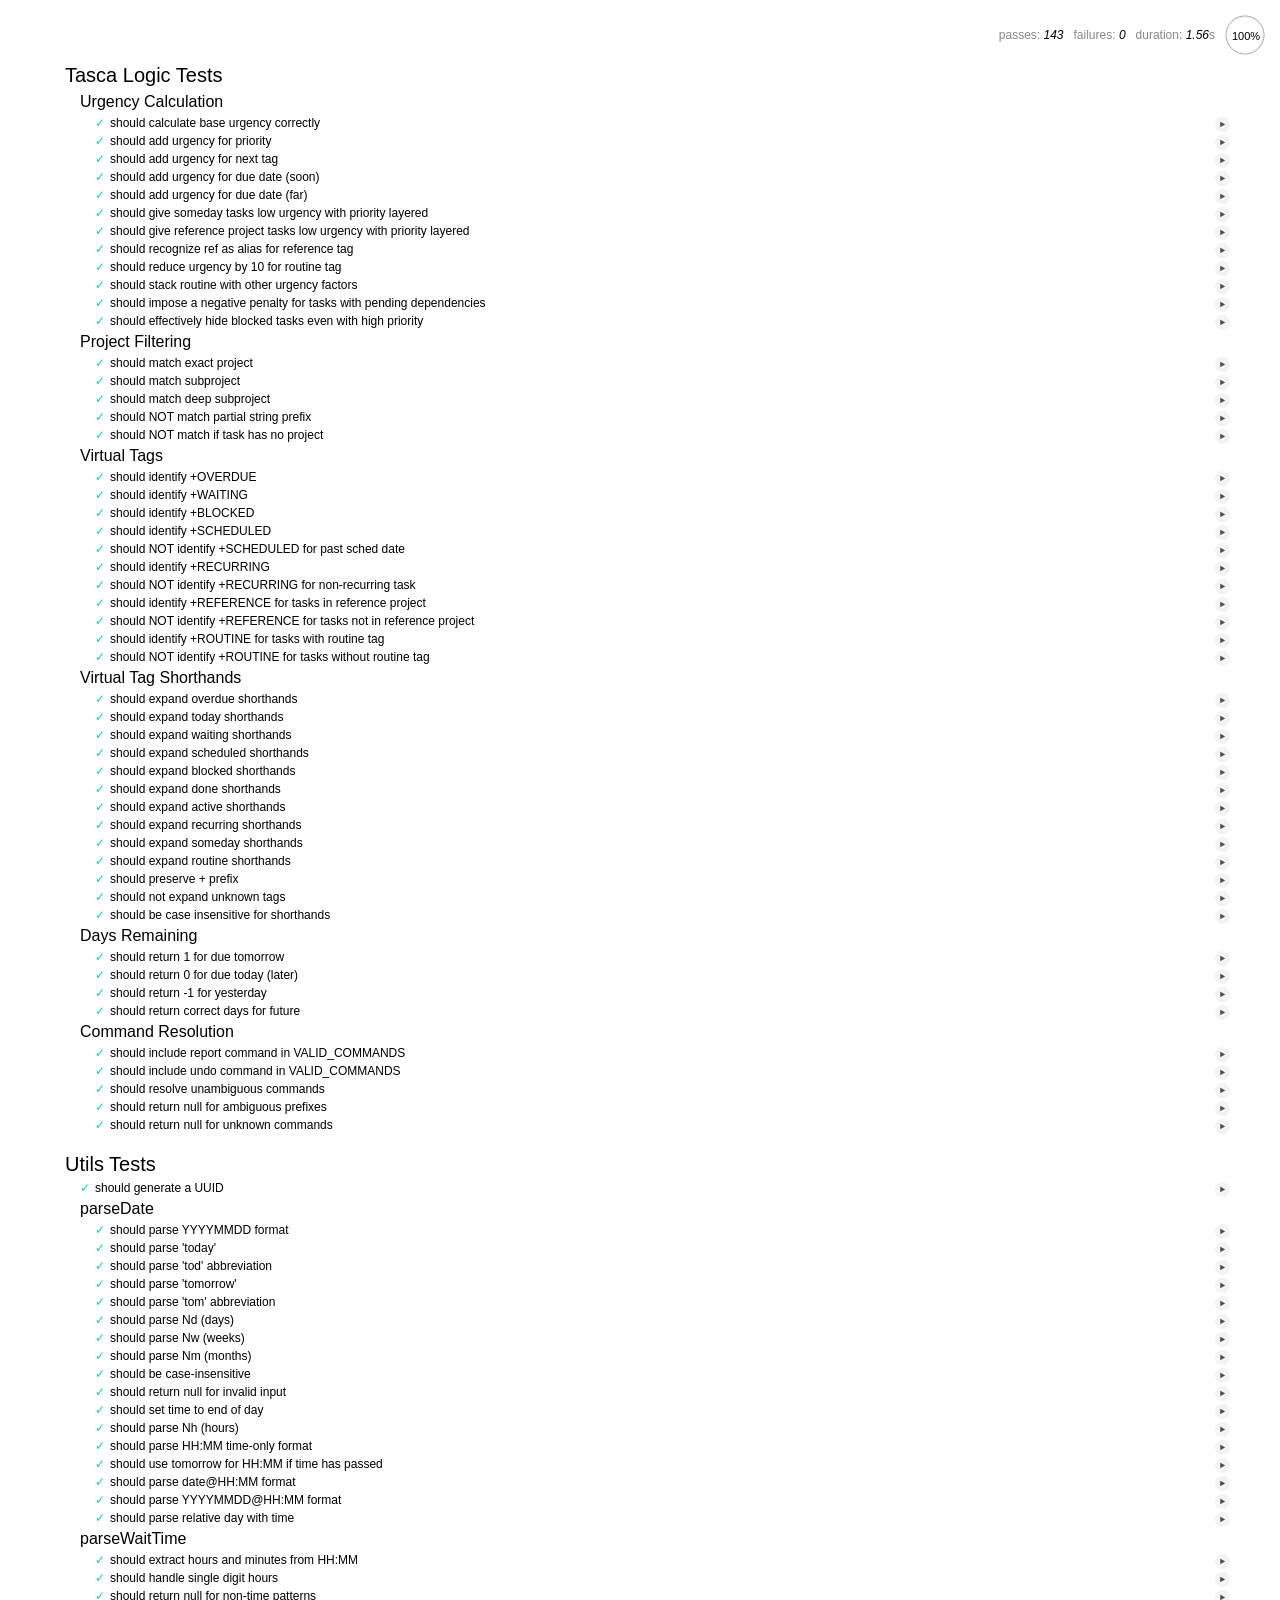
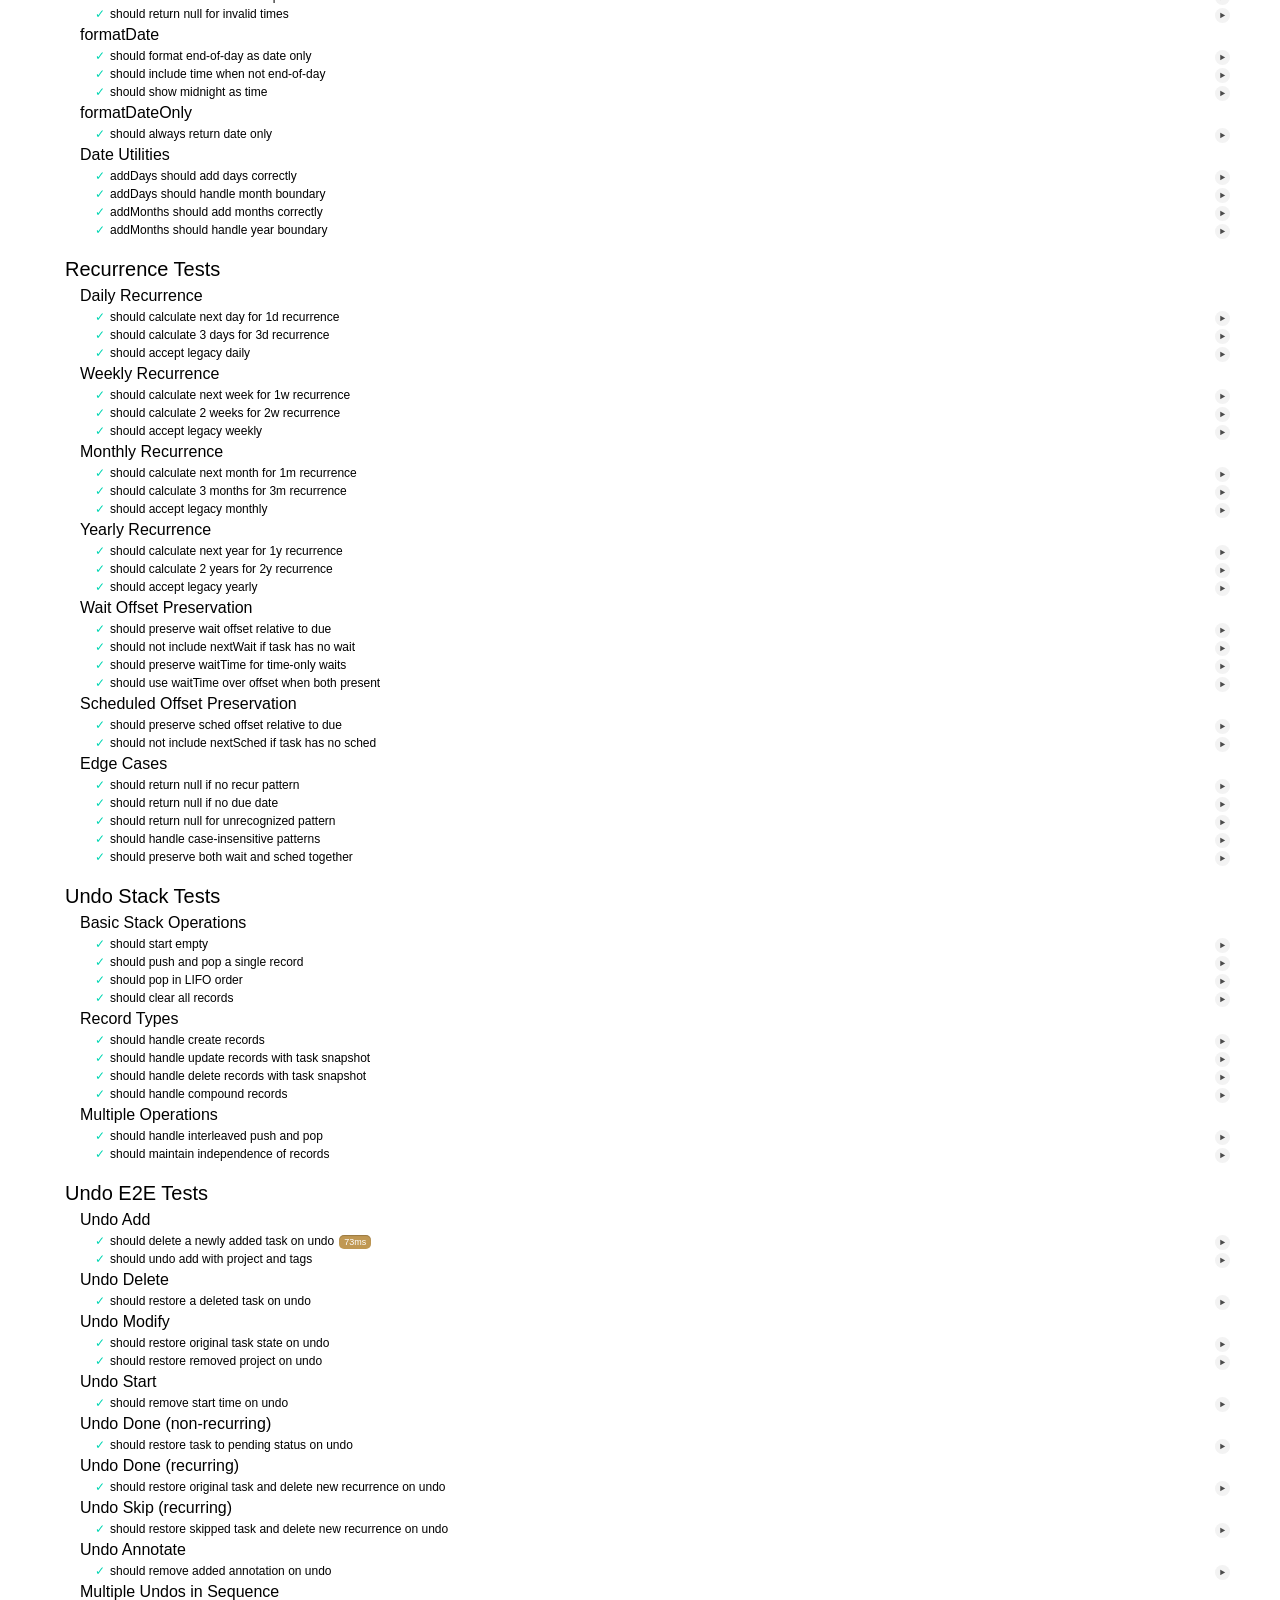
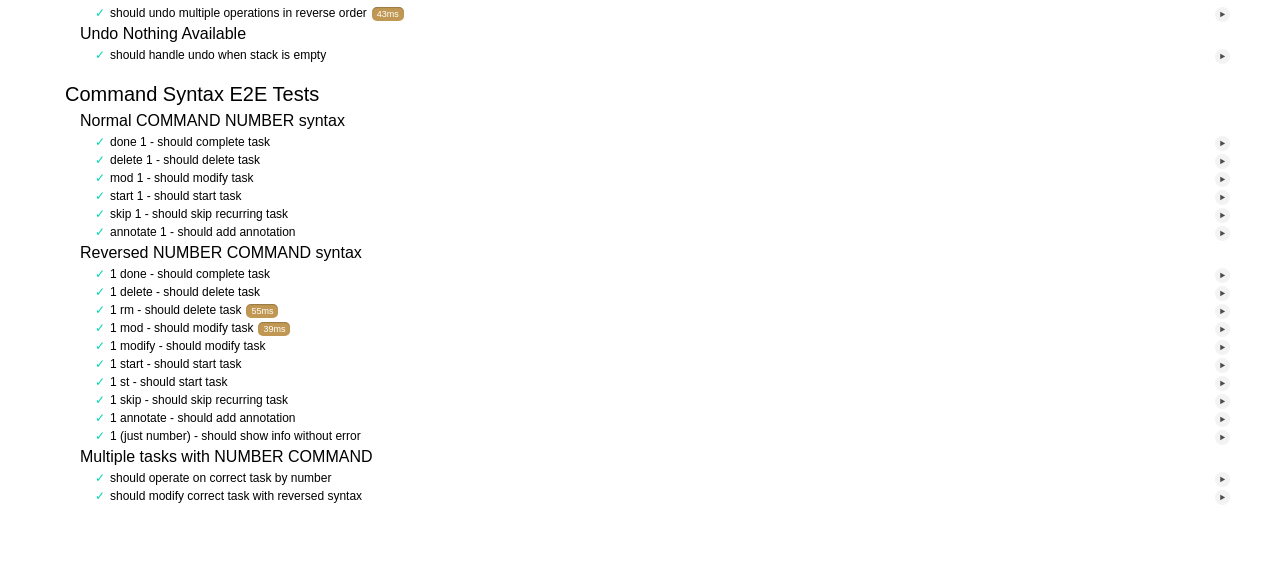
==== tests/index.html @ a451c709 "Add reversed syntax" ====
<!doctype html>
<html lang="en">
  <head>
    <meta charset="UTF-8" />
    <title>Tasca Tests</title>
    <link rel="stylesheet" href="mocha.css" />
    <style>
      /* Hide terminal output created by E2E tests */
      #terminal-output {
        display: none;
      }
    </style>
  </head>
  <body>
    <div id="mocha"></div>
    <script src="mocha.js"></script>
    <script src="chai.js"></script>

    <!-- Test runner setup -->
    <script src="test_runner.js"></script>

    <!-- Tests, as a module -->
    <script type="module" src="test_tasca.js"></script>
  </body>
</html>
---- tests/mocha.css ----
@charset "utf-8";

:root {
  --mocha-color: #000;
  --mocha-bg-color: #fff;
  --mocha-pass-icon-color: #00d6b2;
  --mocha-pass-color: #fff;
  --mocha-pass-shadow-color: rgba(0, 0, 0, 0.2);
  --mocha-pass-mediump-color: #c09853;
  --mocha-pass-slow-color: #b94a48;
  --mocha-test-pending-color: #0b97c4;
  --mocha-test-pending-icon-color: #0b97c4;
  --mocha-test-fail-color: #c00;
  --mocha-test-fail-icon-color: #c00;
  --mocha-test-fail-pre-color: #000;
  --mocha-test-fail-pre-error-color: #c00;
  --mocha-test-html-error-color: #000;
  --mocha-box-shadow-color: #eee;
  --mocha-box-bottom-color: #ddd;
  --mocha-test-replay-color: #000;
  --mocha-test-replay-bg-color: #eee;
  --mocha-stats-color: #888;
  --mocha-stats-em-color: #000;
  --mocha-stats-hover-color: #eee;
  --mocha-error-color: #c00;

  --mocha-code-comment: #ddd;
  --mocha-code-init: #2f6fad;
  --mocha-code-string: #5890ad;
  --mocha-code-keyword: #8a6343;
  --mocha-code-number: #2f6fad;
}

@media (prefers-color-scheme: dark) {
  :root {
    --mocha-color: #fff;
    --mocha-bg-color: #222;
    --mocha-pass-icon-color: #00d6b2;
    --mocha-pass-color: #222;
    --mocha-pass-shadow-color: rgba(255, 255, 255, 0.2);
    --mocha-pass-mediump-color: #f1be67;
    --mocha-pass-slow-color: #f49896;
    --mocha-test-pending-color: #0b97c4;
    --mocha-test-pending-icon-color: #0b97c4;
    --mocha-test-fail-color: #f44;
    --mocha-test-fail-icon-color: #f44;
    --mocha-test-fail-pre-color: #fff;
    --mocha-test-fail-pre-error-color: #f44;
    --mocha-test-html-error-color: #fff;
    --mocha-box-shadow-color: #444;
    --mocha-box-bottom-color: #555;
    --mocha-test-replay-color: #fff;
    --mocha-test-replay-bg-color: #444;
    --mocha-stats-color: #aaa;
    --mocha-stats-em-color: #fff;
    --mocha-stats-hover-color: #444;
    --mocha-error-color: #f44;

    --mocha-code-comment: #ddd;
    --mocha-code-init: #9cc7f1;
    --mocha-code-string: #80d4ff;
    --mocha-code-keyword: #e3a470;
    --mocha-code-number: #4ca7ff;
  }
}

body {
  margin: 0;
  background-color: var(--mocha-bg-color);
  color: var(--mocha-color);
  overflow: scroll !important;
}

#mocha {
  font:
    20px/1.5 "Helvetica Neue",
    Helvetica,
    Arial,
    sans-serif;
  margin: 60px 50px;
}

#mocha ul,
#mocha li {
  margin: 0;
  padding: 0;
}

#mocha ul {
  list-style: none;
}

#mocha h1,
#mocha h2 {
  margin: 0;
}

#mocha h1 {
  margin-top: 15px;
  font-size: 1em;
  font-weight: 200;
}

#mocha h1 a {
  text-decoration: none;
  color: inherit;
}

#mocha h1 a:hover {
  text-decoration: underline;
}

#mocha .suite .suite h1 {
  margin-top: 0;
  font-size: 0.8em;
}

#mocha .hidden {
  display: none;
}

#mocha h2 {
  font-size: 12px;
  font-weight: normal;
  cursor: pointer;
}

#mocha .suite {
  margin-left: 15px;
}

#mocha .test {
  margin-left: 15px;
  overflow: hidden;
}

#mocha .test.pending:hover h2::after {
  content: "(pending)";
  font-family: arial, sans-serif;
}

#mocha .test.pass.medium .duration {
  background: var(--mocha-pass-mediump-color);
}

#mocha .test.pass.slow .duration {
  background: var(--mocha-pass-slow-color);
}

#mocha .test.pass::before {
  content: "✓";
  font-size: 12px;
  display: block;
  float: left;
  margin-right: 5px;
  color: var(--mocha-pass-icon-color);
}

#mocha .test.pass .duration {
  font-size: 9px;
  margin-left: 5px;
  padding: 2px 5px;
  color: var(--mocha-pass-color);
  -webkit-box-shadow: inset 0 1px 1px var(--mocha-pass-shadow-color);
  -moz-box-shadow: inset 0 1px 1px var(--mocha-pass-shadow-color);
  box-shadow: inset 0 1px 1px var(--mocha-pass-shadow-color);
  -webkit-border-radius: 5px;
  -moz-border-radius: 5px;
  -ms-border-radius: 5px;
  -o-border-radius: 5px;
  border-radius: 5px;
}

#mocha .test.pass.fast .duration {
  display: none;
}

#mocha .test.pending {
  color: var(--mocha-test-pending-color);
}

#mocha .test.pending::before {
  content: "◦";
  color: var(--mocha-test-pending-icon-color);
}

#mocha .test.fail {
  color: var(--mocha-test-fail-color);
}

#mocha .test.fail pre {
  color: var(--mocha-test-fail-pre-color);
}

#mocha .test.fail::before {
  content: "✖";
  font-size: 12px;
  display: block;
  float: left;
  margin-right: 5px;
  color: var(--mocha-test-fail-icon-color);
}

#mocha .test pre.error {
  color: var(--mocha-test-fail-pre-error-color);
  max-height: 300px;
  overflow: auto;
}

#mocha .test .html-error {
  overflow: auto;
  color: var(--mocha-test-html-error-color);
  display: block;
  float: left;
  clear: left;
  font:
    12px/1.5 monaco,
    monospace;
  margin: 5px;
  padding: 15px;
  border: 1px solid var(--mocha-box-shadow-color);
  max-width: 85%; /*(1)*/
  max-width: -webkit-calc(100% - 42px);
  max-width: -moz-calc(100% - 42px);
  max-width: calc(100% - 42px); /*(2)*/
  max-height: 300px;
  word-wrap: break-word;
  border-bottom-color: var(--mocha-box-bottom-color);
  -webkit-box-shadow: 0 1px 3px var(--mocha-box-shadow-color);
  -moz-box-shadow: 0 1px 3px var(--mocha-box-shadow-color);
  box-shadow: 0 1px 3px var(--mocha-box-shadow-color);
  -webkit-border-radius: 3px;
  -moz-border-radius: 3px;
  border-radius: 3px;
}

#mocha .test .html-error pre.error {
  border: none;
  -webkit-border-radius: 0;
  -moz-border-radius: 0;
  border-radius: 0;
  -webkit-box-shadow: 0;
  -moz-box-shadow: 0;
  box-shadow: 0;
  padding: 0;
  margin: 0;
  margin-top: 18px;
  max-height: none;
}

/**
 * (1): approximate for browsers not supporting calc
 * (2): 42 = 2*15 + 2*10 + 2*1 (padding + margin + border)
 *      ^^ seriously
 */
#mocha .test pre {
  display: block;
  float: left;
  clear: left;
  font:
    12px/1.5 monaco,
    monospace;
  margin: 5px;
  padding: 15px;
  border: 1px solid var(--mocha-box-shadow-color);
  max-width: 85%; /*(1)*/
  max-width: -webkit-calc(100% - 42px);
  max-width: -moz-calc(100% - 42px);
  max-width: calc(100% - 42px); /*(2)*/
  word-wrap: break-word;
  border-bottom-color: var(--mocha-box-bottom-color);
  -webkit-box-shadow: 0 1px 3px var(--mocha-box-shadow-color);
  -moz-box-shadow: 0 1px 3px var(--mocha-box-shadow-color);
  box-shadow: 0 1px 3px var(--mocha-box-shadow-color);
  -webkit-border-radius: 3px;
  -moz-border-radius: 3px;
  border-radius: 3px;
}

#mocha .test h2 {
  position: relative;
}

#mocha .test a.replay {
  position: absolute;
  top: 3px;
  right: 0;
  text-decoration: none;
  vertical-align: middle;
  display: block;
  width: 15px;
  height: 15px;
  line-height: 15px;
  text-align: center;
  background: var(--mocha-test-replay-bg-color);
  font-size: 15px;
  -webkit-border-radius: 15px;
  -moz-border-radius: 15px;
  border-radius: 15px;
  -webkit-transition: opacity 200ms;
  -moz-transition: opacity 200ms;
  -o-transition: opacity 200ms;
  transition: opacity 200ms;
  opacity: 0.7;
  color: var(--mocha-test-replay-color);
}

#mocha .test:hover a.replay {
  box-shadow: 0 0 1px inset var(--mocha-test-replay-color);
  opacity: 1;
}

#mocha-report.pass .test.fail {
  display: none;
}

#mocha-report.fail .test.pass {
  display: none;
}

#mocha-report.pending .test.pass,
#mocha-report.pending .test.fail {
  display: none;
}
#mocha-report.pending .test.pass.pending {
  display: block;
}

#mocha-error {
  color: var(--mocha-error-color);
  font-size: 1.5em;
  font-weight: 100;
  letter-spacing: 1px;
}

#mocha-stats {
  position: fixed;
  top: 15px;
  right: 10px;
  font-size: 12px;
  margin: 0;
  color: var(--mocha-stats-color);
  z-index: 1;
}

#mocha-stats .progress {
  float: right;
  padding-top: 0;

  /**
   * Set safe initial values, so mochas .progress does not inherit these
   * properties from Bootstrap .progress (which causes .progress height to
   * equal line height set in Bootstrap).
   */
  height: auto;
  -webkit-box-shadow: none;
  -moz-box-shadow: none;
  box-shadow: none;
  background-color: initial;
}

#mocha-stats em {
  color: var(--mocha-stats-em-color);
}

#mocha-stats a {
  text-decoration: none;
  color: inherit;
}

#mocha-stats a:hover {
  border-bottom: 1px solid var(--mocha-stats-hover-color);
}

#mocha-stats li {
  display: inline-block;
  margin: 0 5px;
  list-style: none;
  padding-top: 11px;
}

#mocha-stats canvas {
  width: 40px;
  height: 40px;
}

#mocha code .comment {
  color: var(--mocha-code-comment);
}
#mocha code .init {
  color: var(--mocha-code-init);
}
#mocha code .string {
  color: var(--mocha-code-string);
}
#mocha code .keyword {
  color: var(--mocha-code-keyword);
}
#mocha code .number {
  color: var(--mocha-code-number);
}

@media screen and (max-device-width: 480px) {
  #mocha {
    margin: 60px 0px;
  }

  #mocha #stats {
    position: absolute;
  }
}
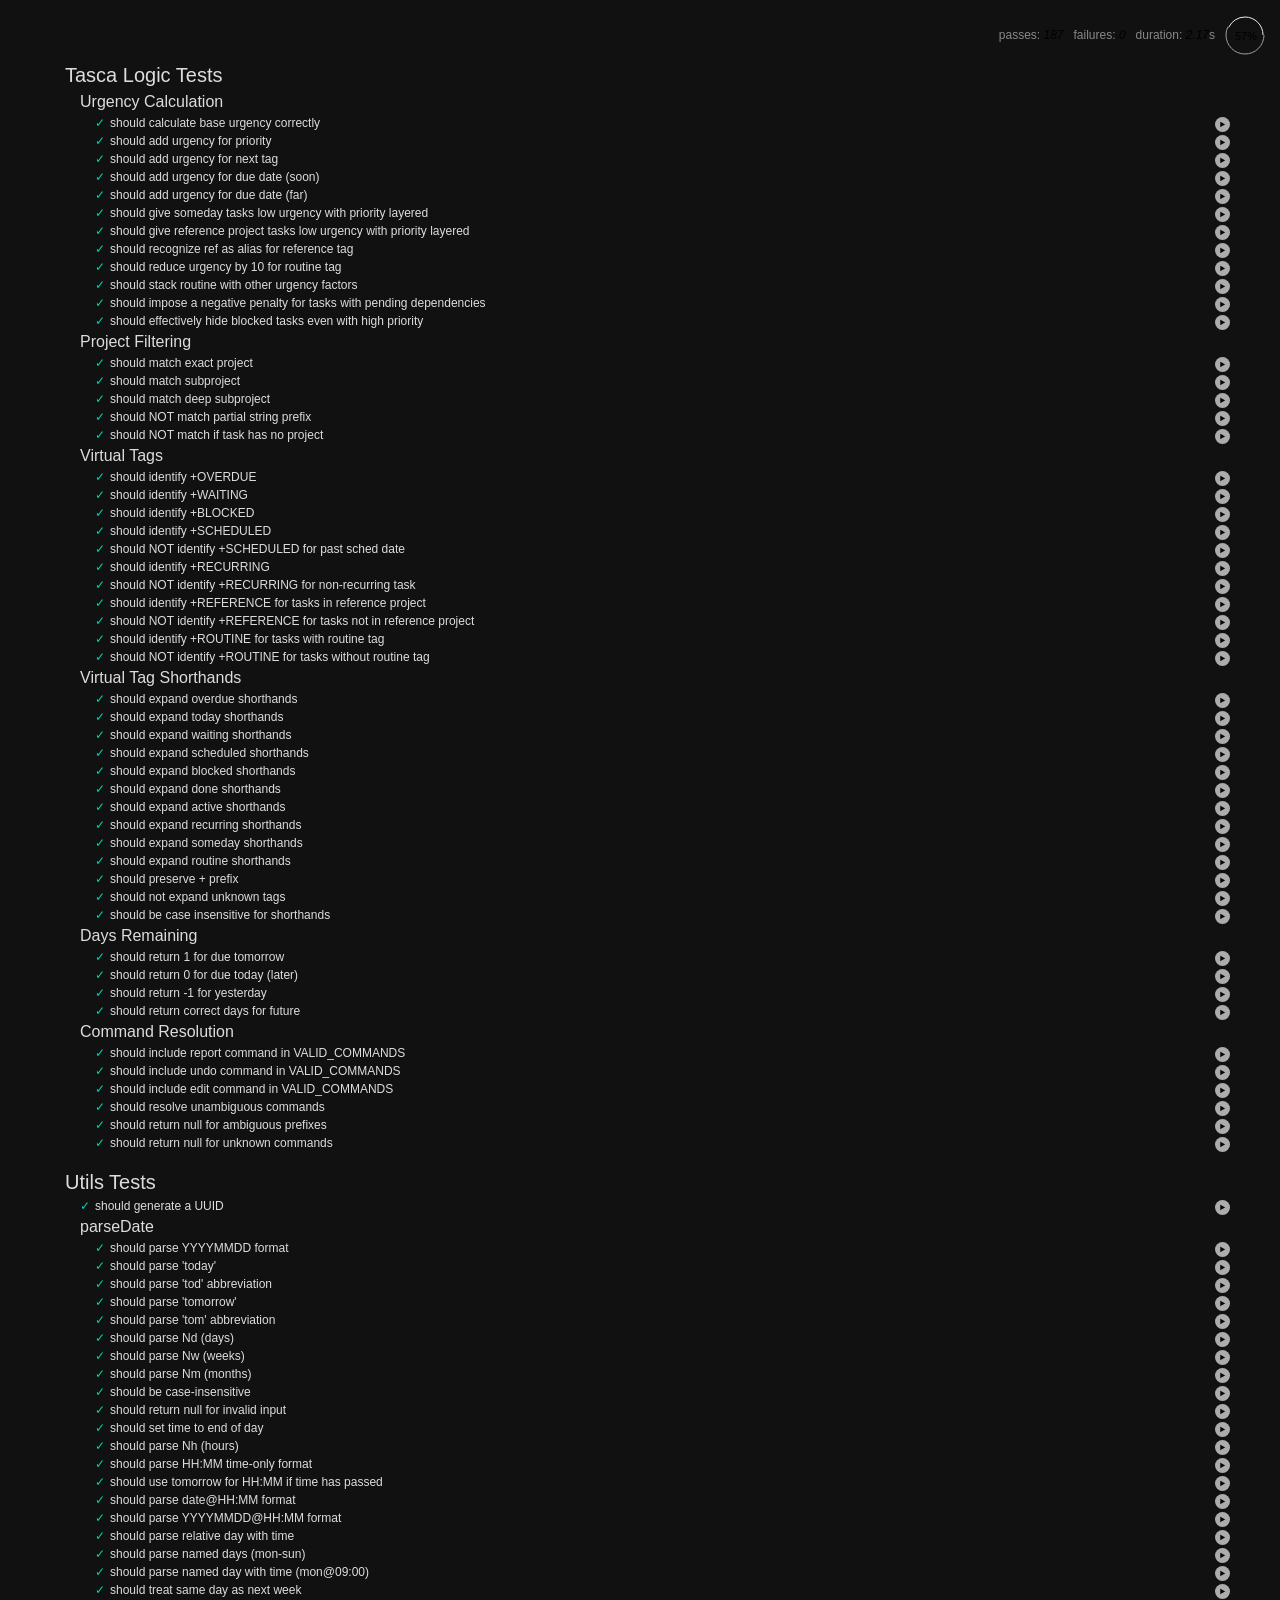
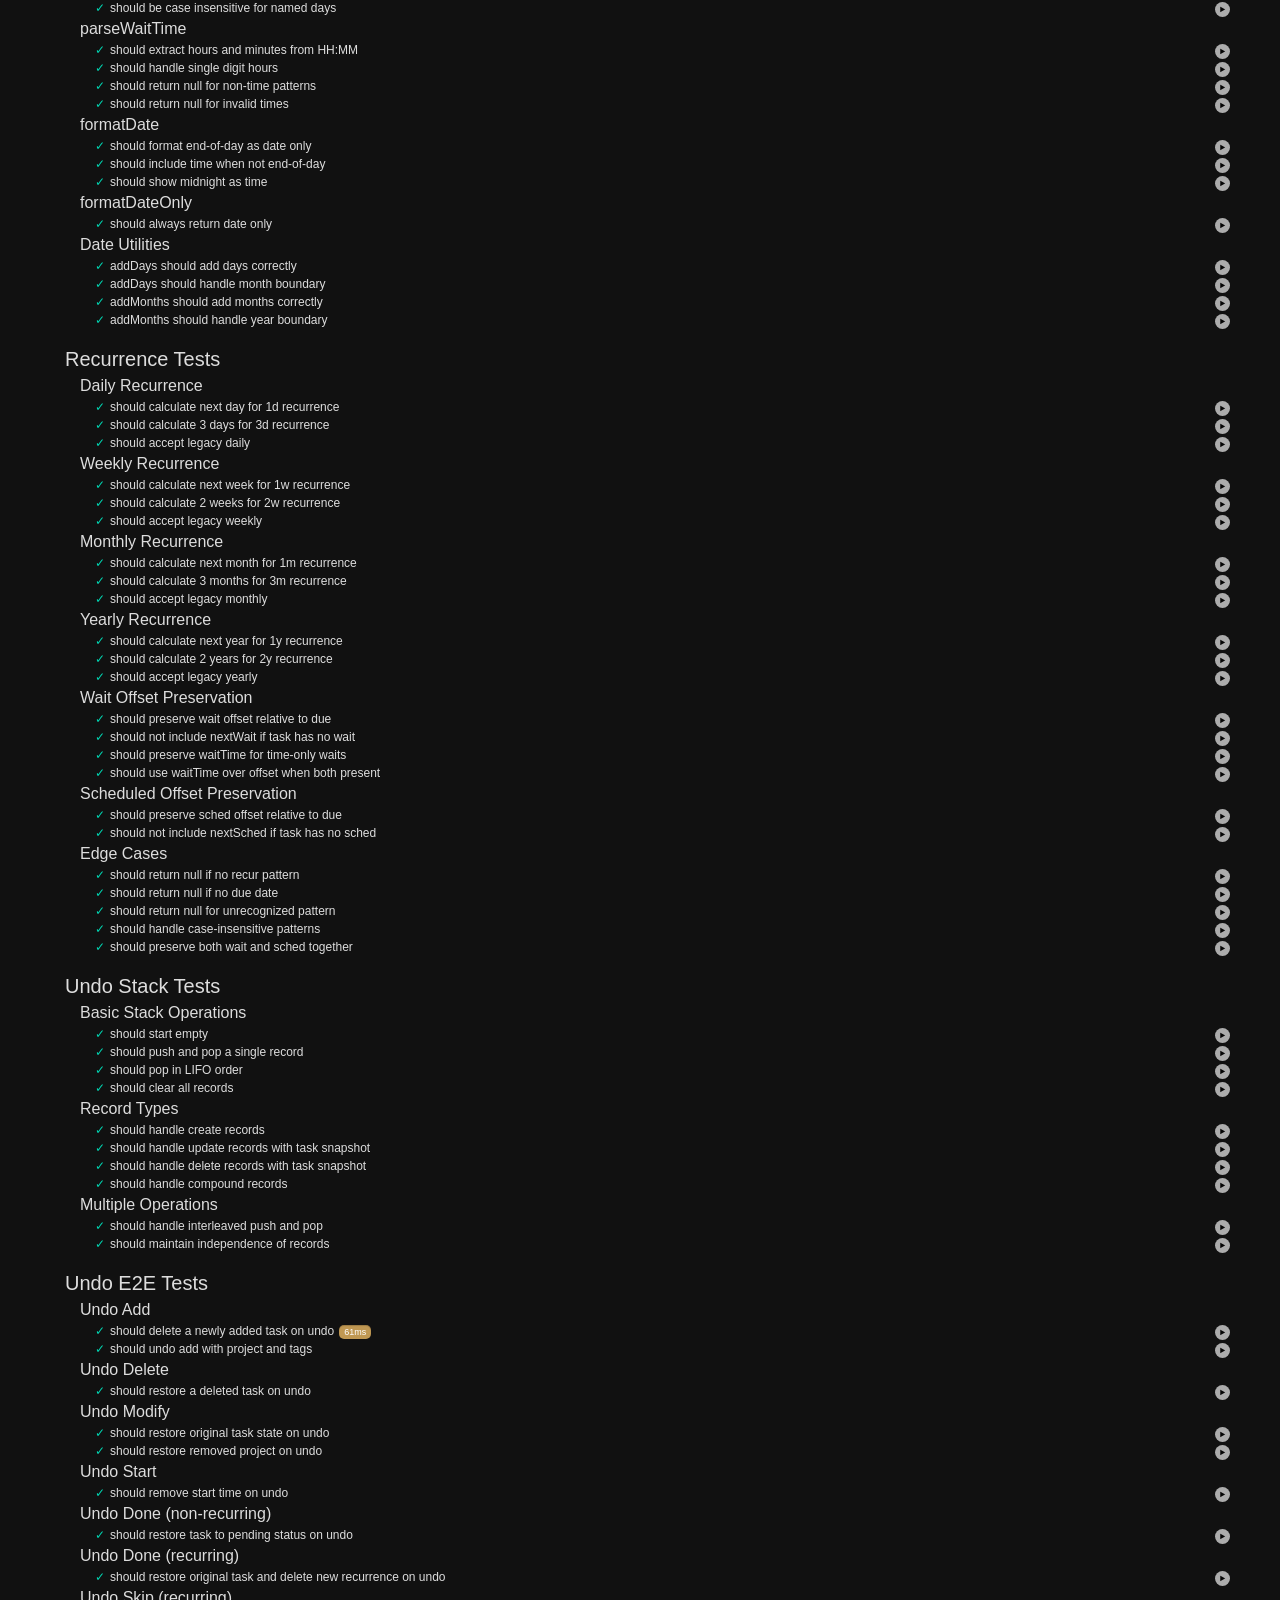
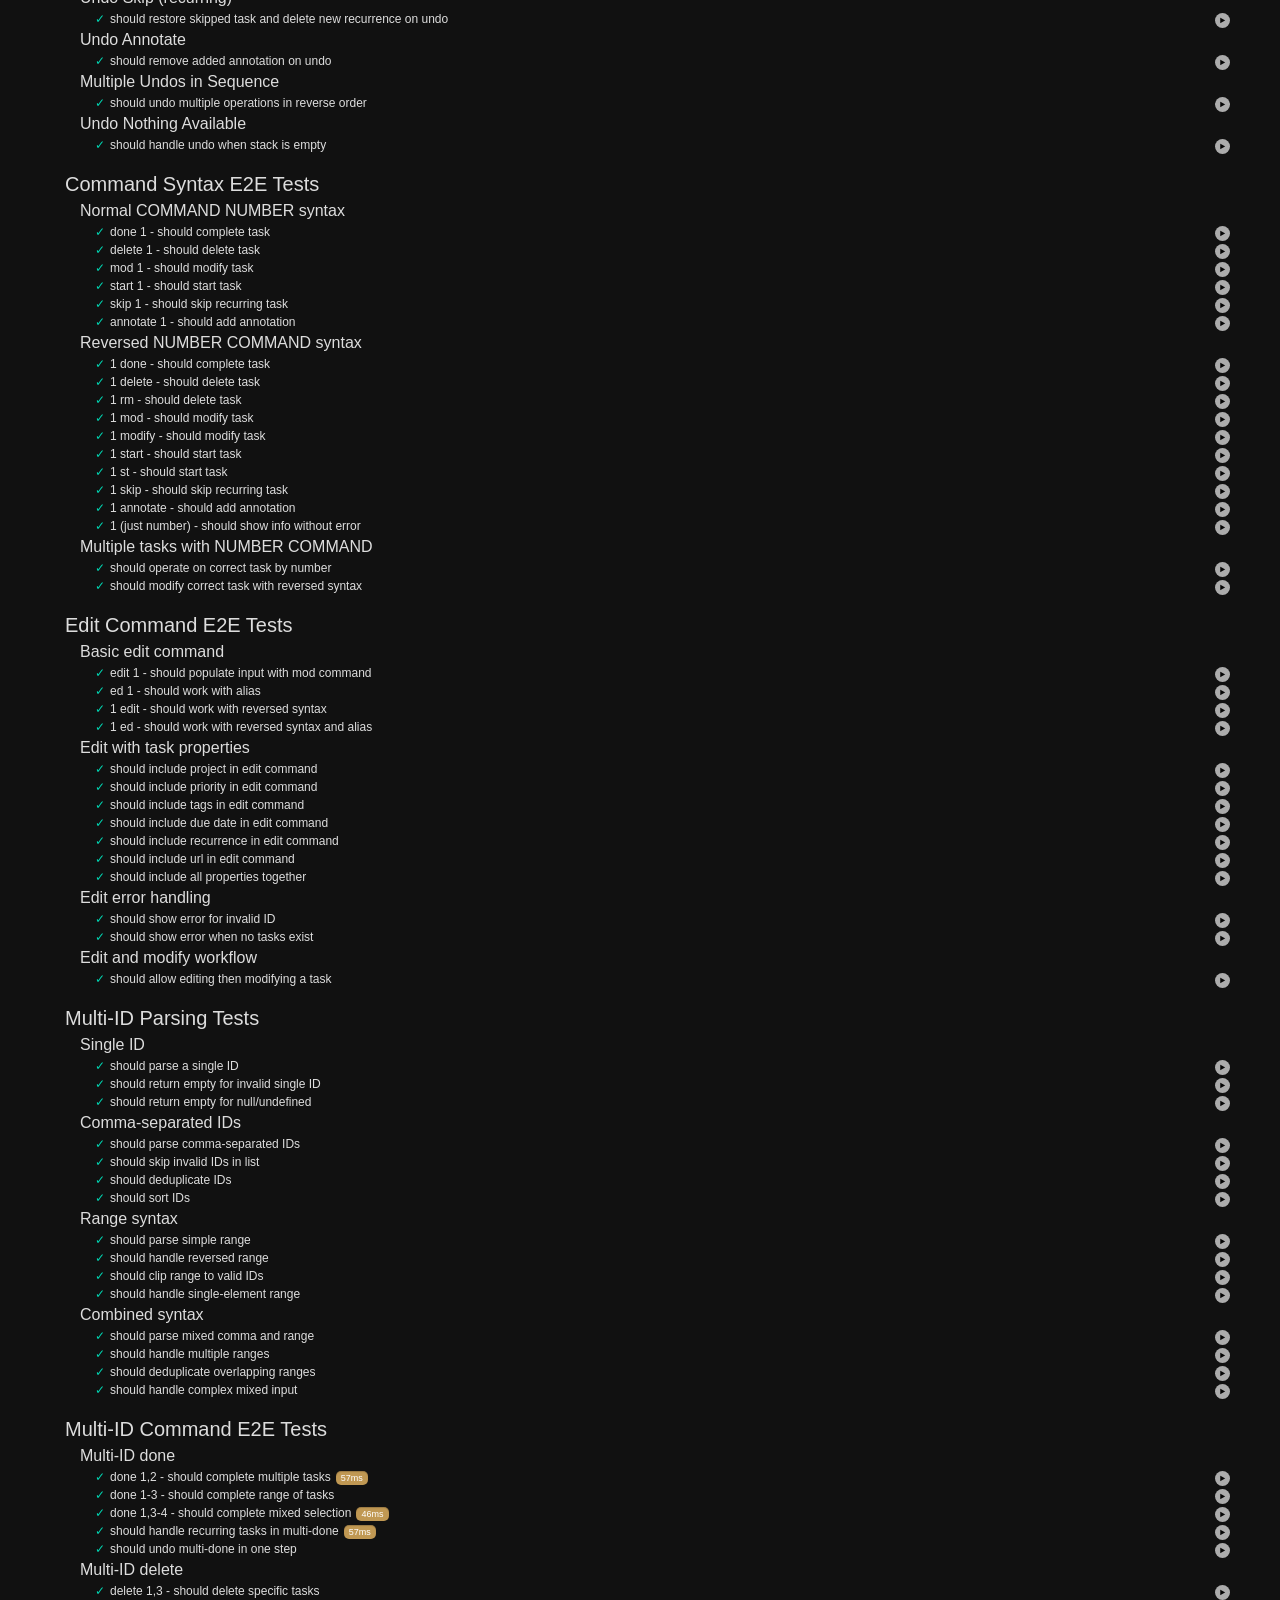
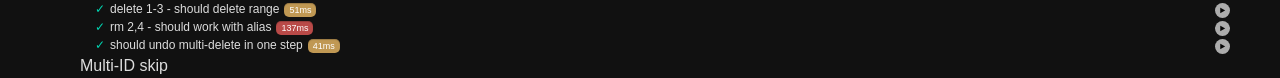
==== commit b9fcaec4: "Add track" ====
--- a/tests/index.html
+++ b/tests/index.html
@@ -5,9 +5,16 @@
     <title>Tasca Tests</title>
     <link rel="stylesheet" href="mocha.css" />
     <style>
-      /* Hide terminal output created by E2E tests */
-      #terminal-output {
-        display: none;
+      body {
+        background-color: #111;
+        color: #ddd;
+        font-family: monospace;
+      }
+      #mocha .test.fail pre {
+        color: #fdd;
+      }
+      #mocha .test.pass.fast .duration {
+        color: #ddd;
       }
     </style>
   </head>
@@ -19,7 +26,8 @@
     <!-- Test runner setup -->
     <script src="test_runner.js"></script>
 
-    <!-- Tests, as a module -->
+    <!-- Tests -->
     <script type="module" src="test_tasca.js"></script>
+    <script type="module" src="test_track.js"></script>
   </body>
 </html>
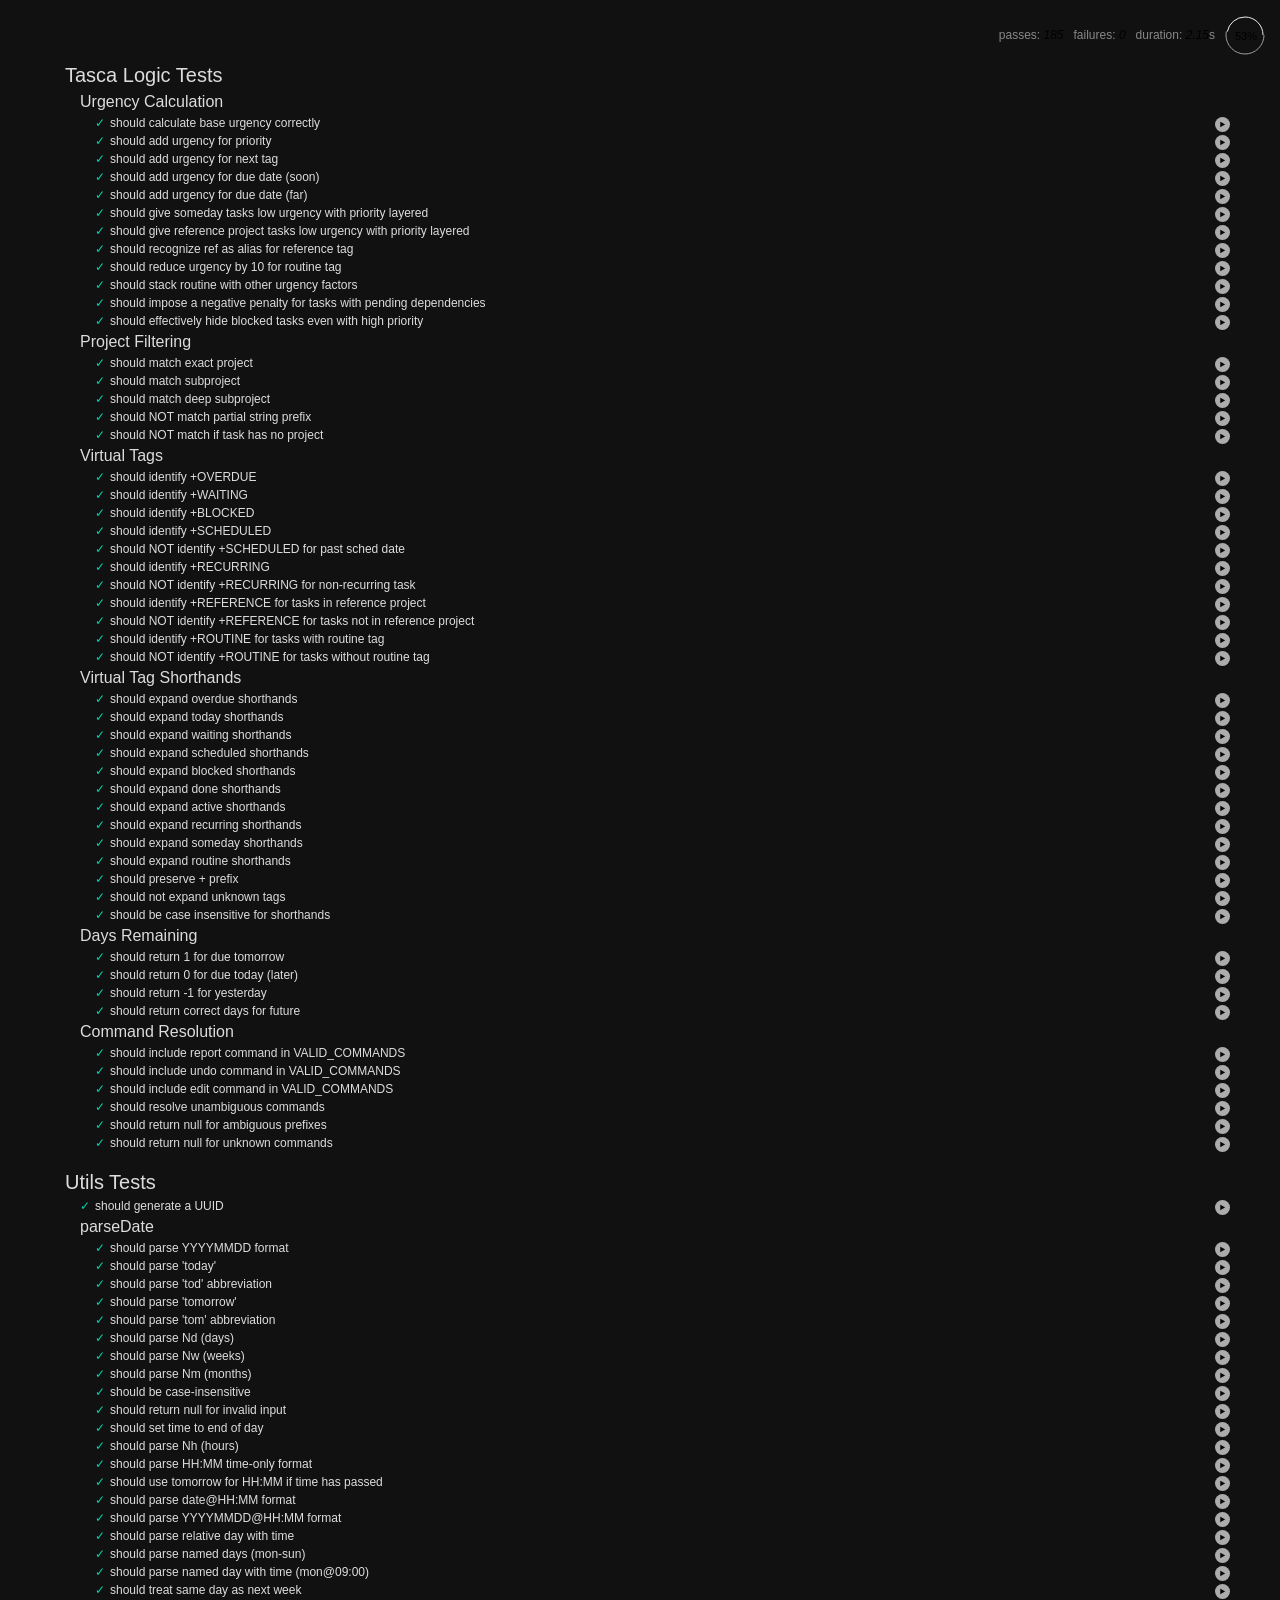
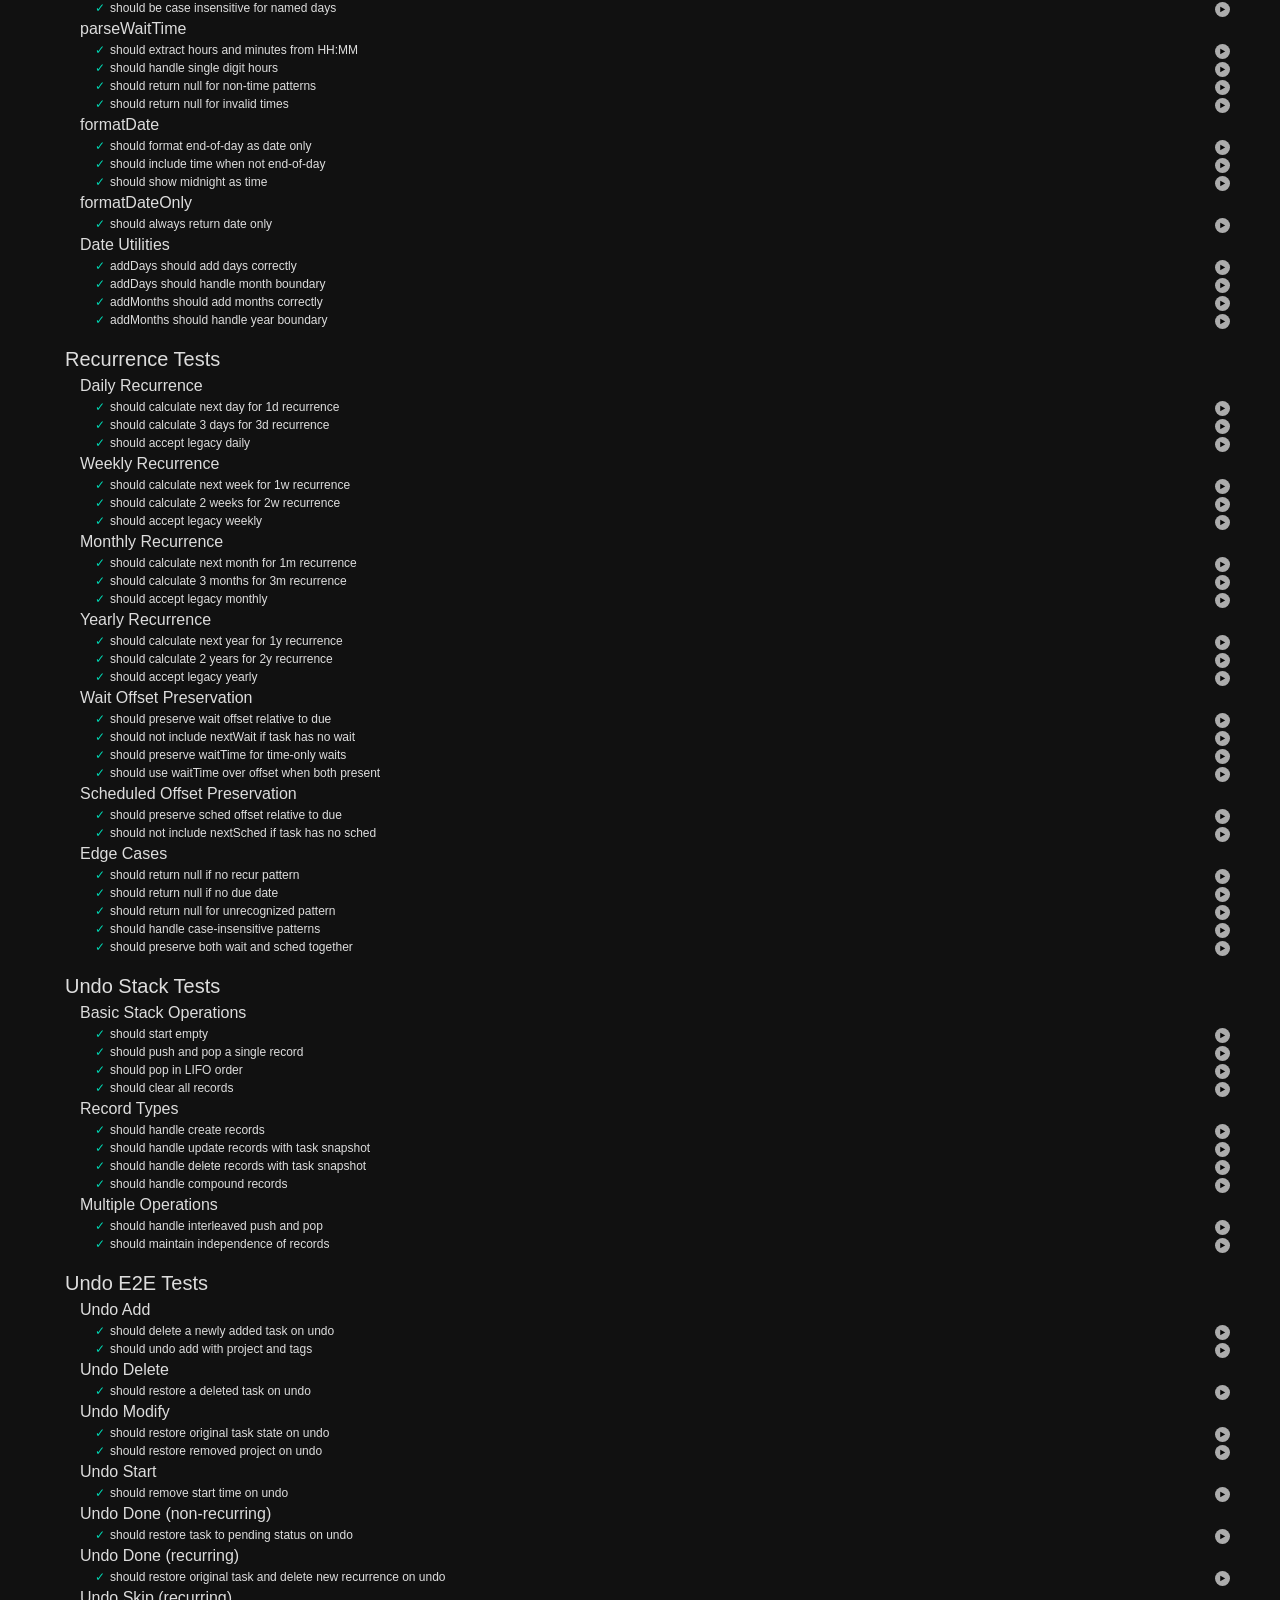
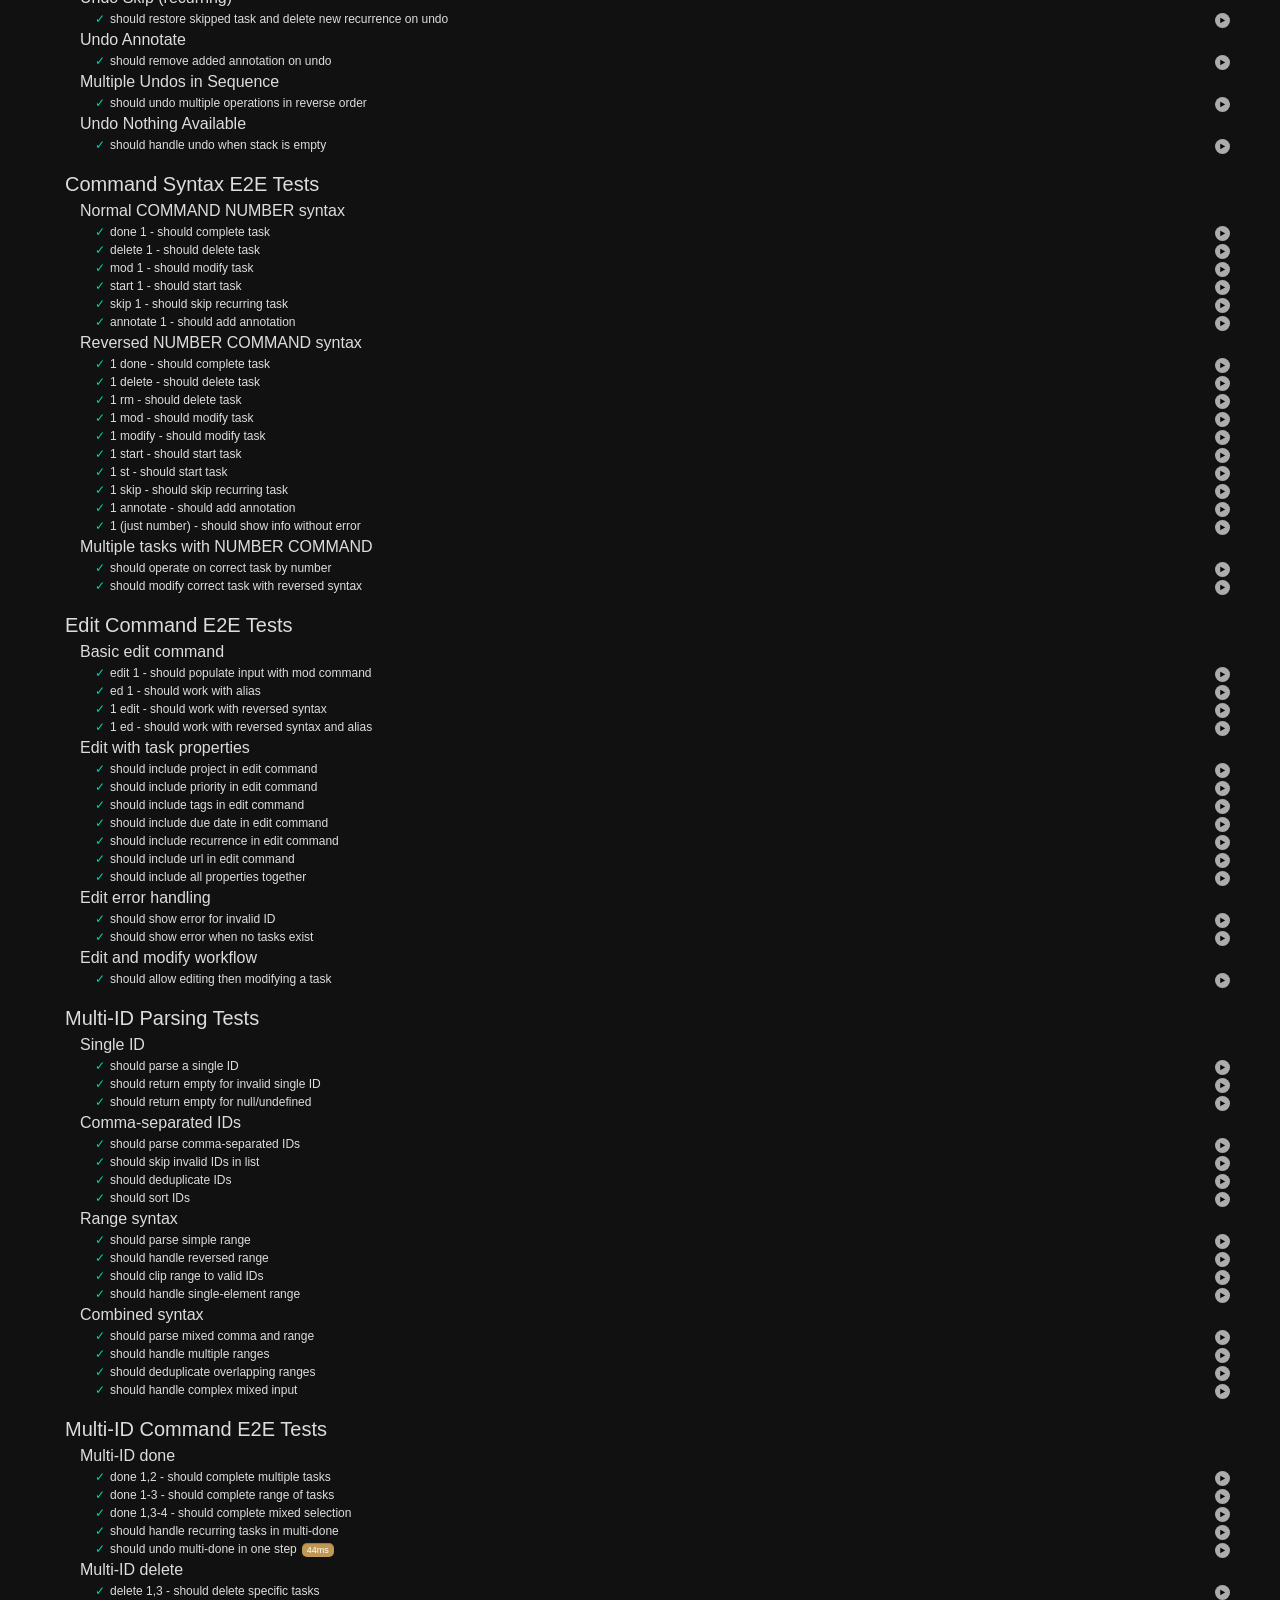
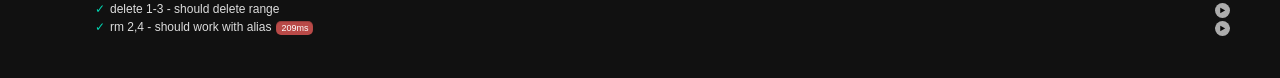
==== commit a3da1bfb: "Fix nags" ====
--- a/tests/index.html
+++ b/tests/index.html
@@ -29,5 +29,6 @@
     <!-- Tests -->
     <script type="module" src="test_tasca.js"></script>
     <script type="module" src="test_track.js"></script>
+    <script type="module" src="test_undone.js"></script>
   </body>
 </html>
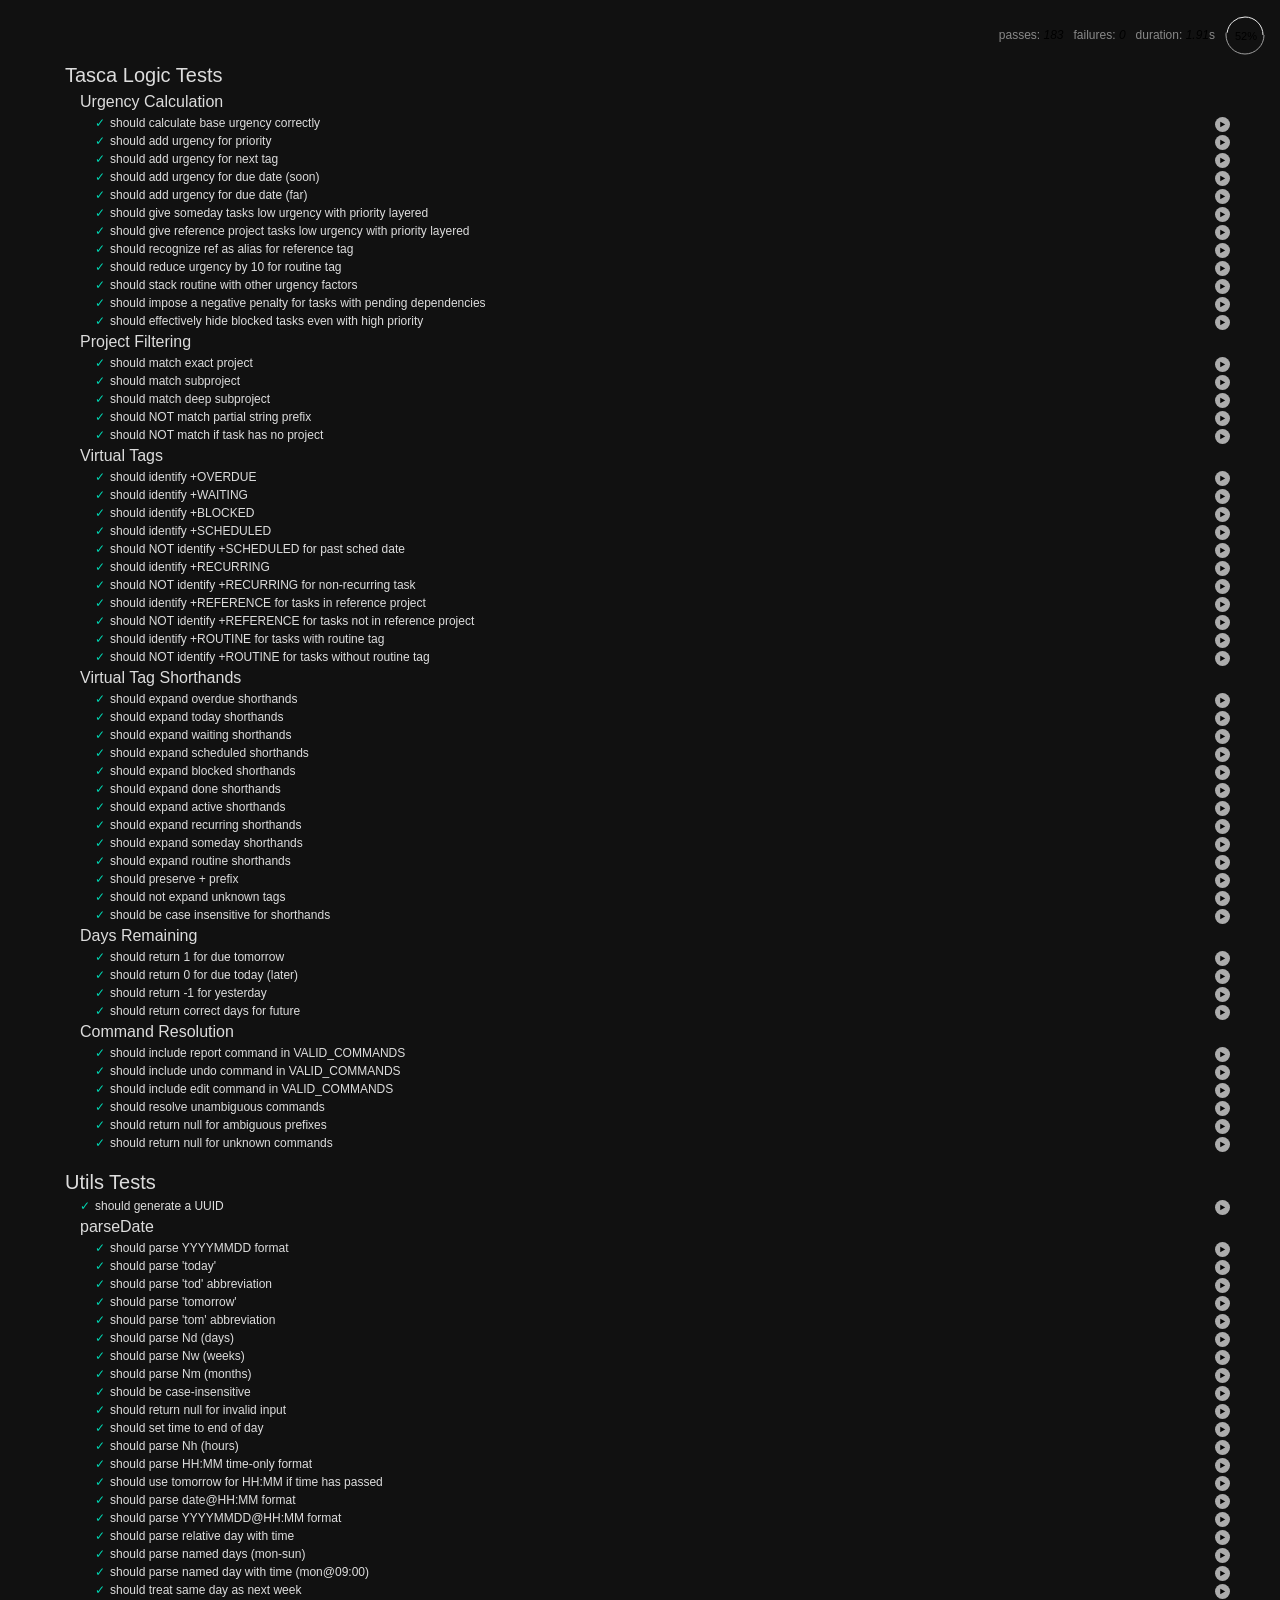
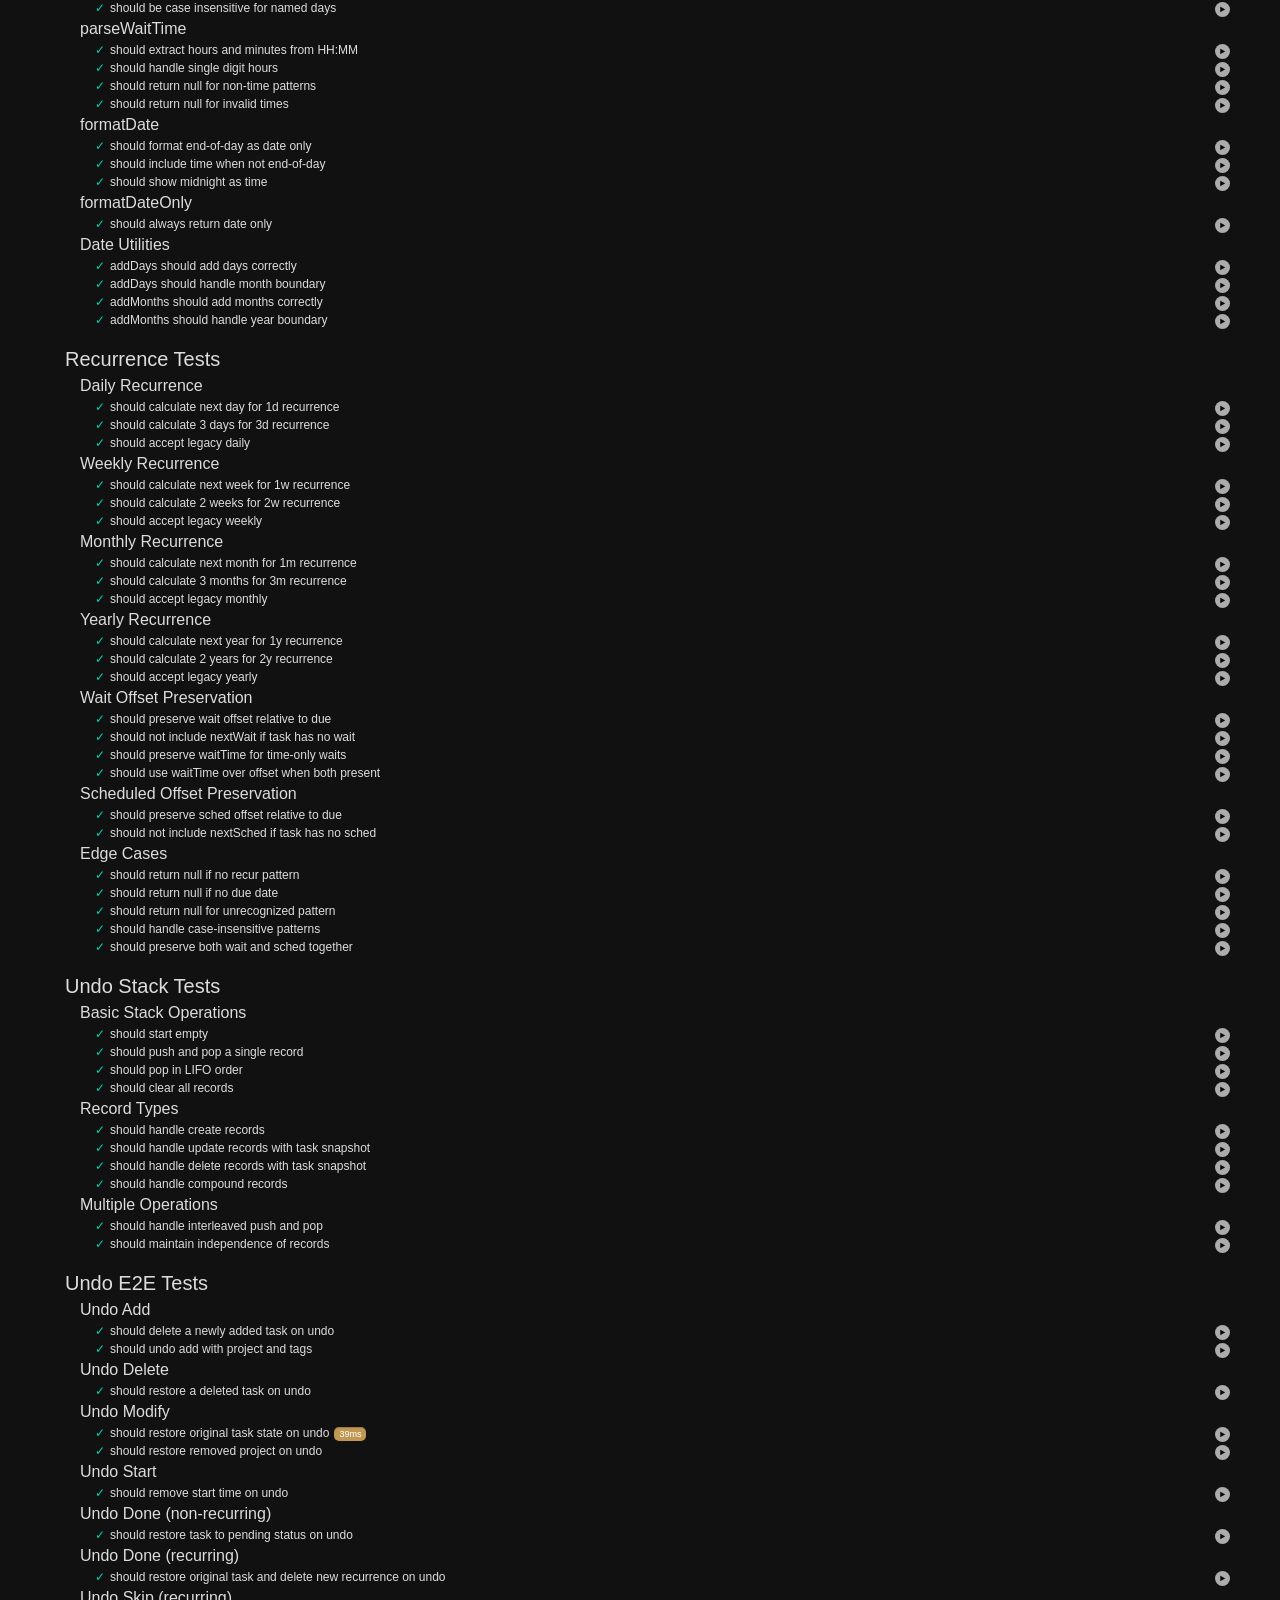
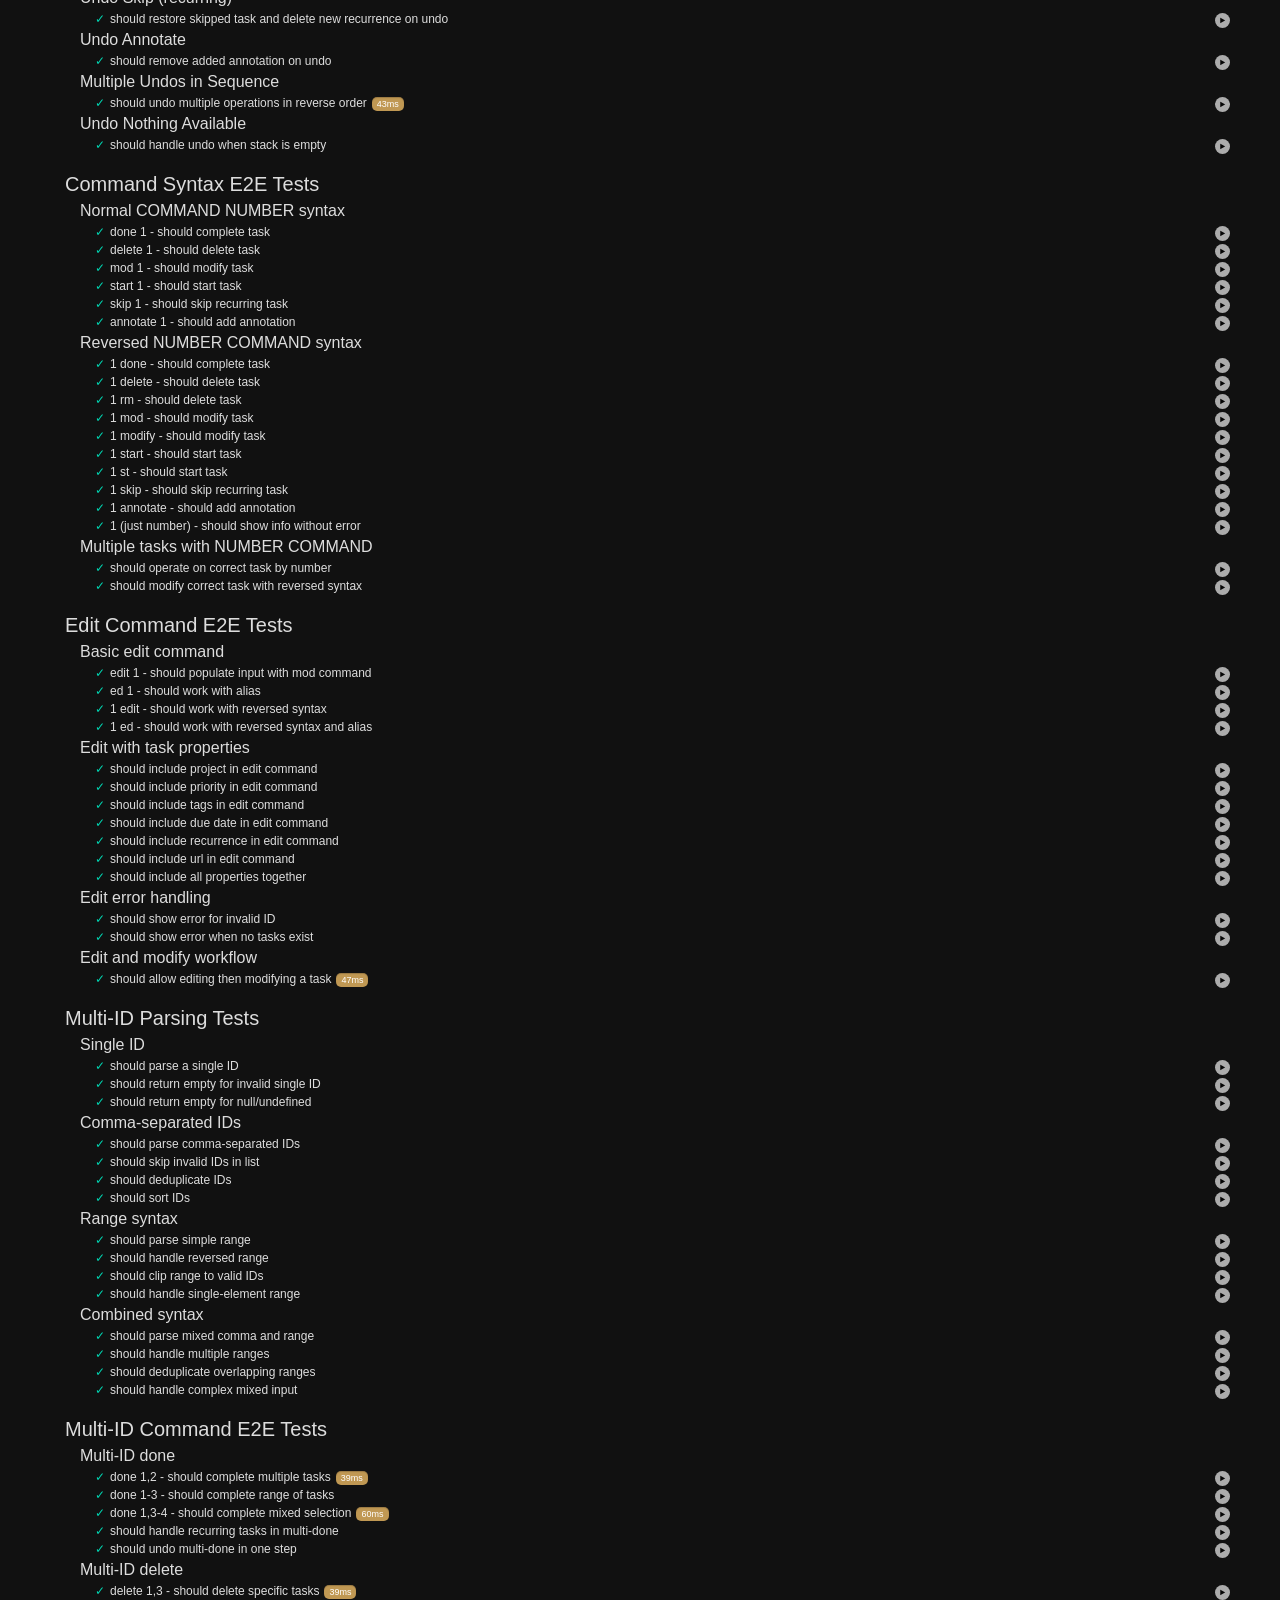
==== commit c0b31380: "Fix nags" ====
--- a/tests/index.html
+++ b/tests/index.html
@@ -30,5 +30,6 @@
     <script type="module" src="test_tasca.js"></script>
     <script type="module" src="test_track.js"></script>
     <script type="module" src="test_undone.js"></script>
+    <script type="module" src="test_today_checklist.js"></script>
   </body>
 </html>
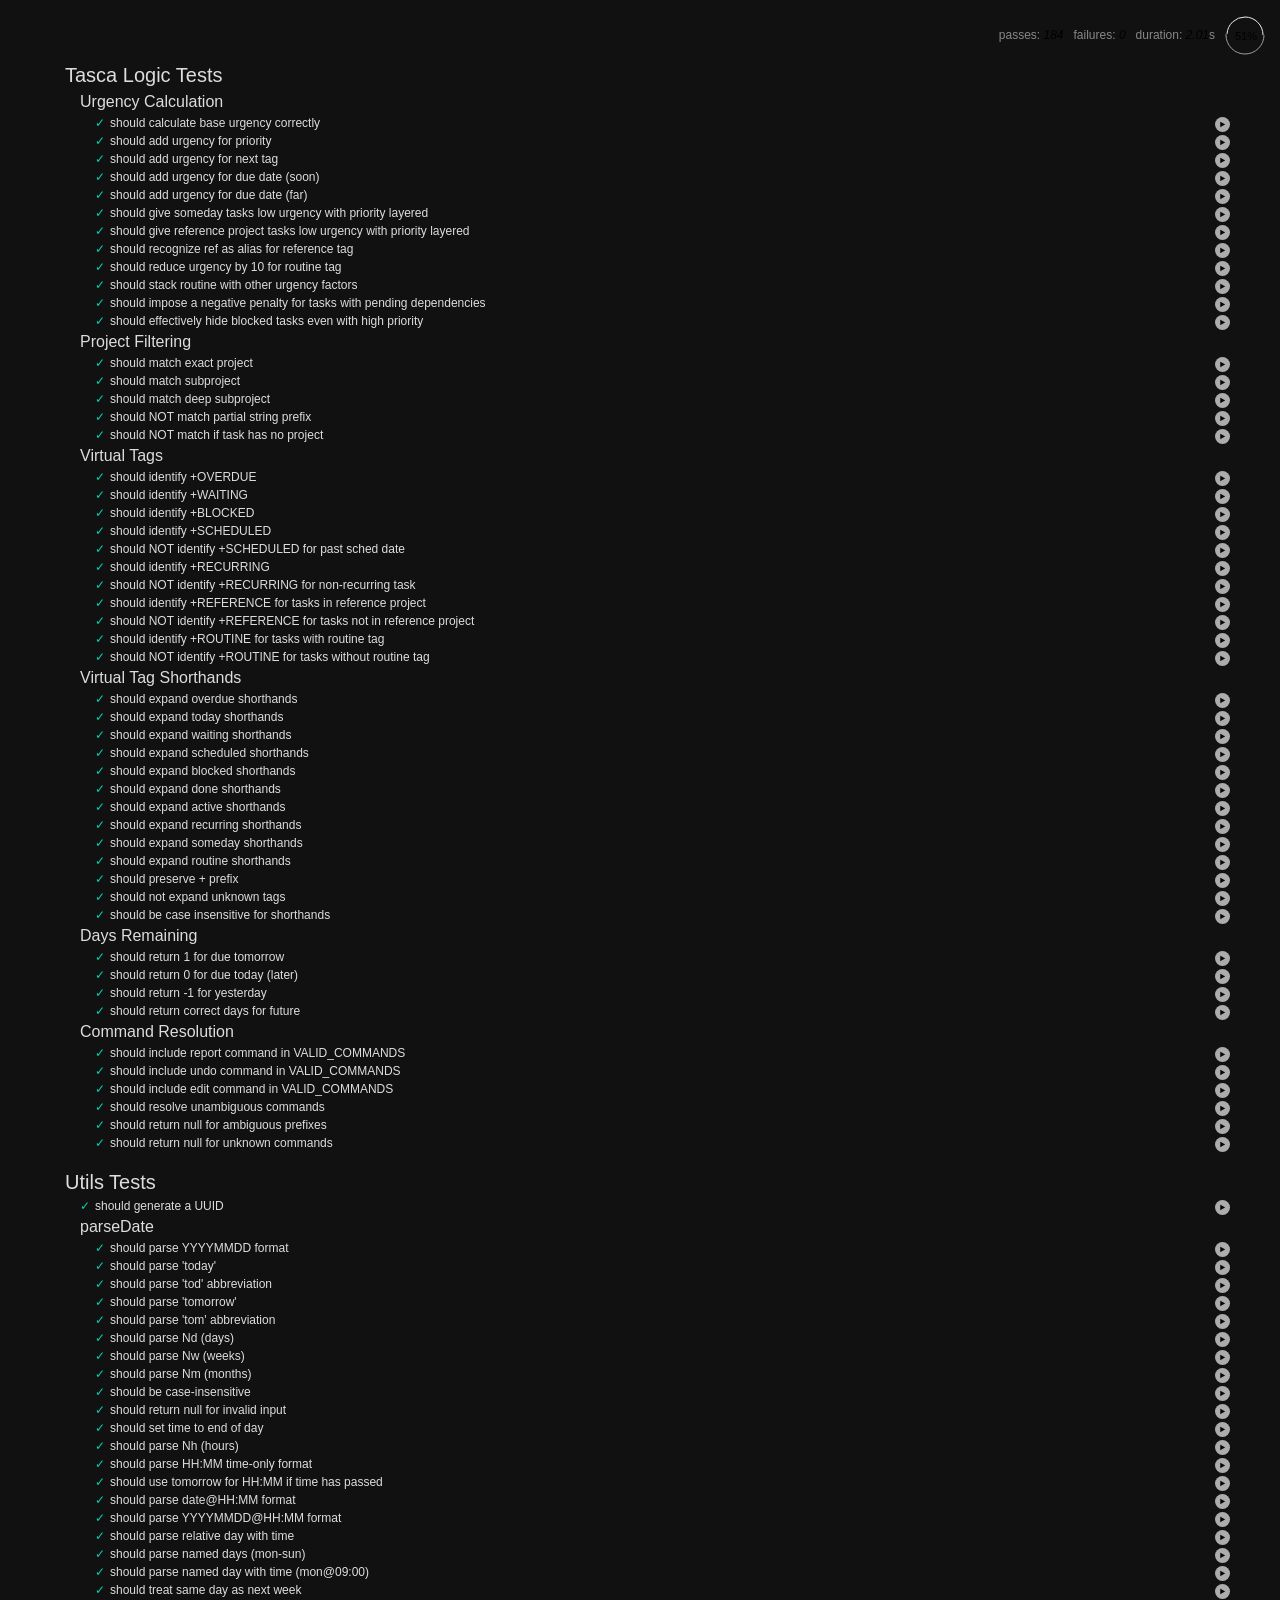
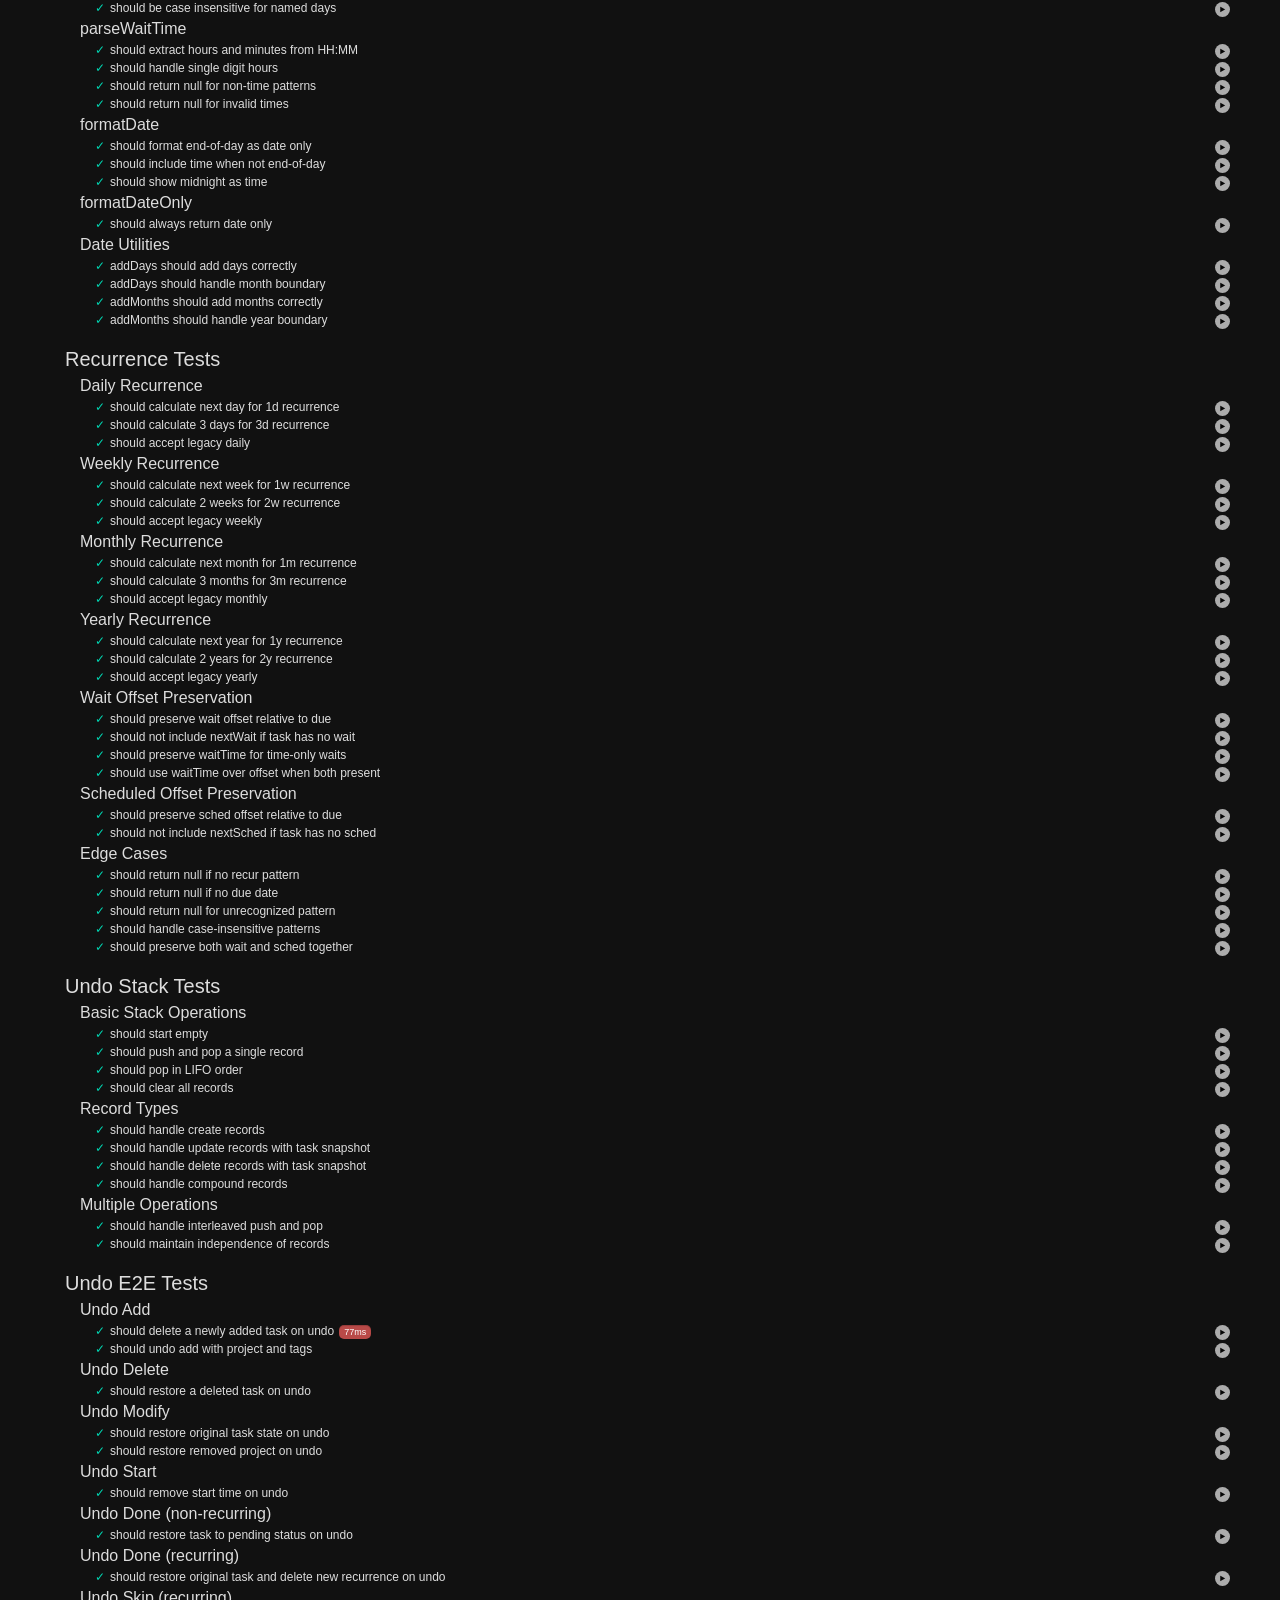
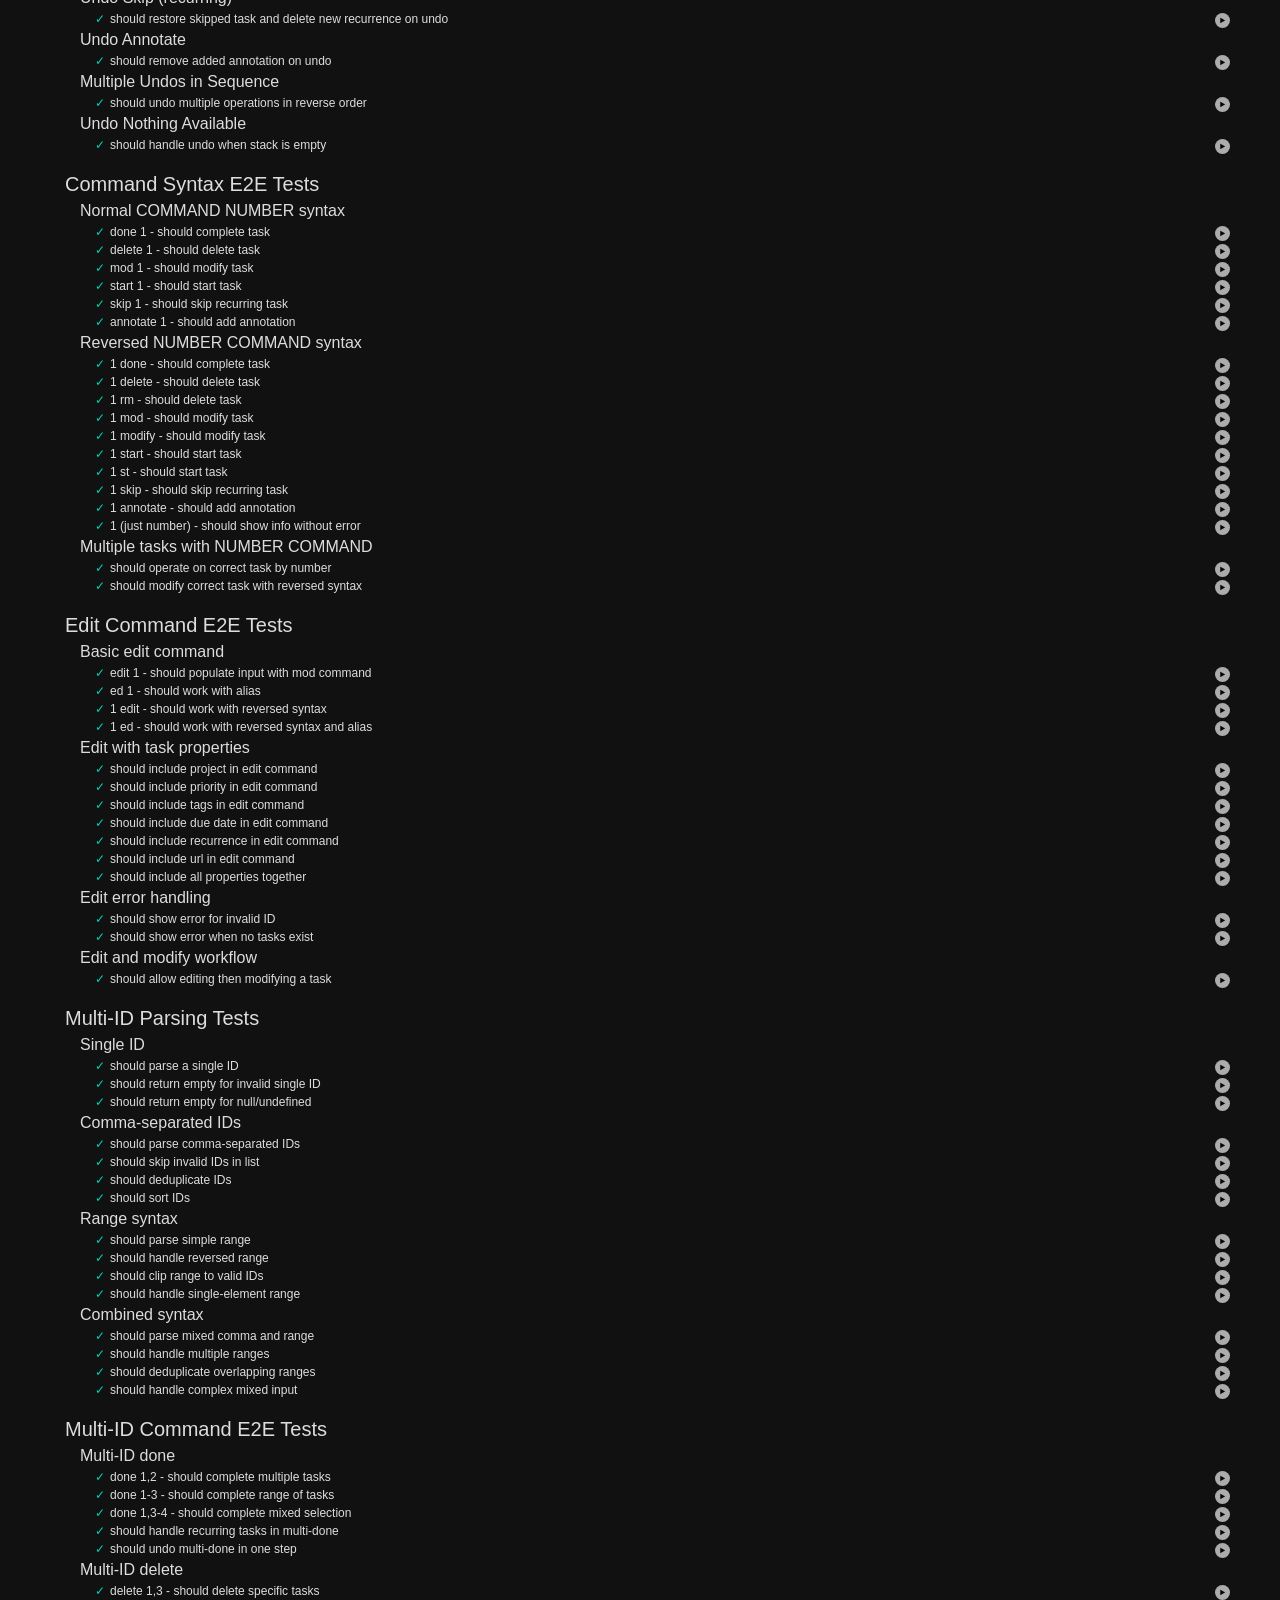
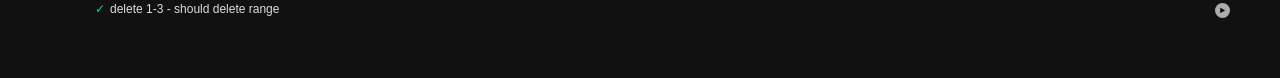
==== commit 40a06e8d: "Add ref searcher" ====
--- a/tests/index.html
+++ b/tests/index.html
@@ -31,5 +31,6 @@
     <script type="module" src="test_track.js"></script>
     <script type="module" src="test_undone.js"></script>
     <script type="module" src="test_today_checklist.js"></script>
+    <script type="module" src="test_ref.js"></script>
   </body>
 </html>
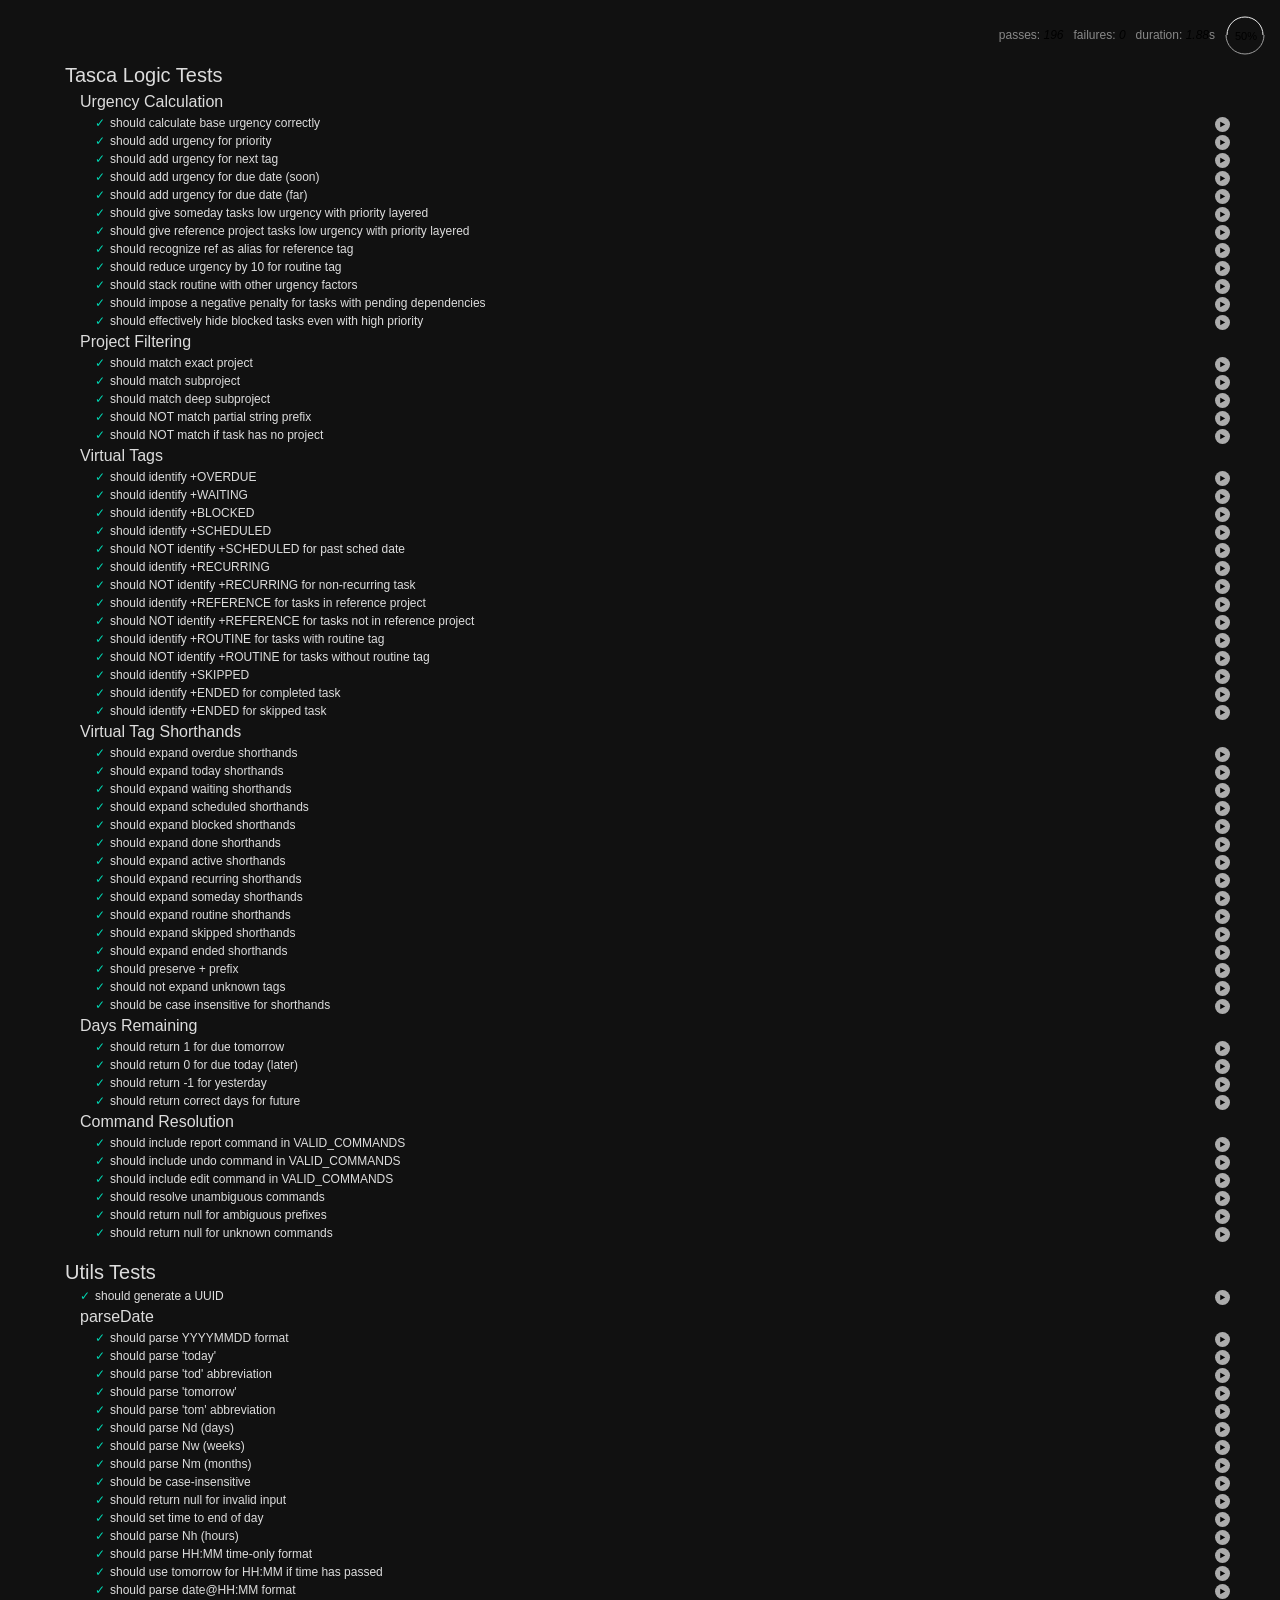
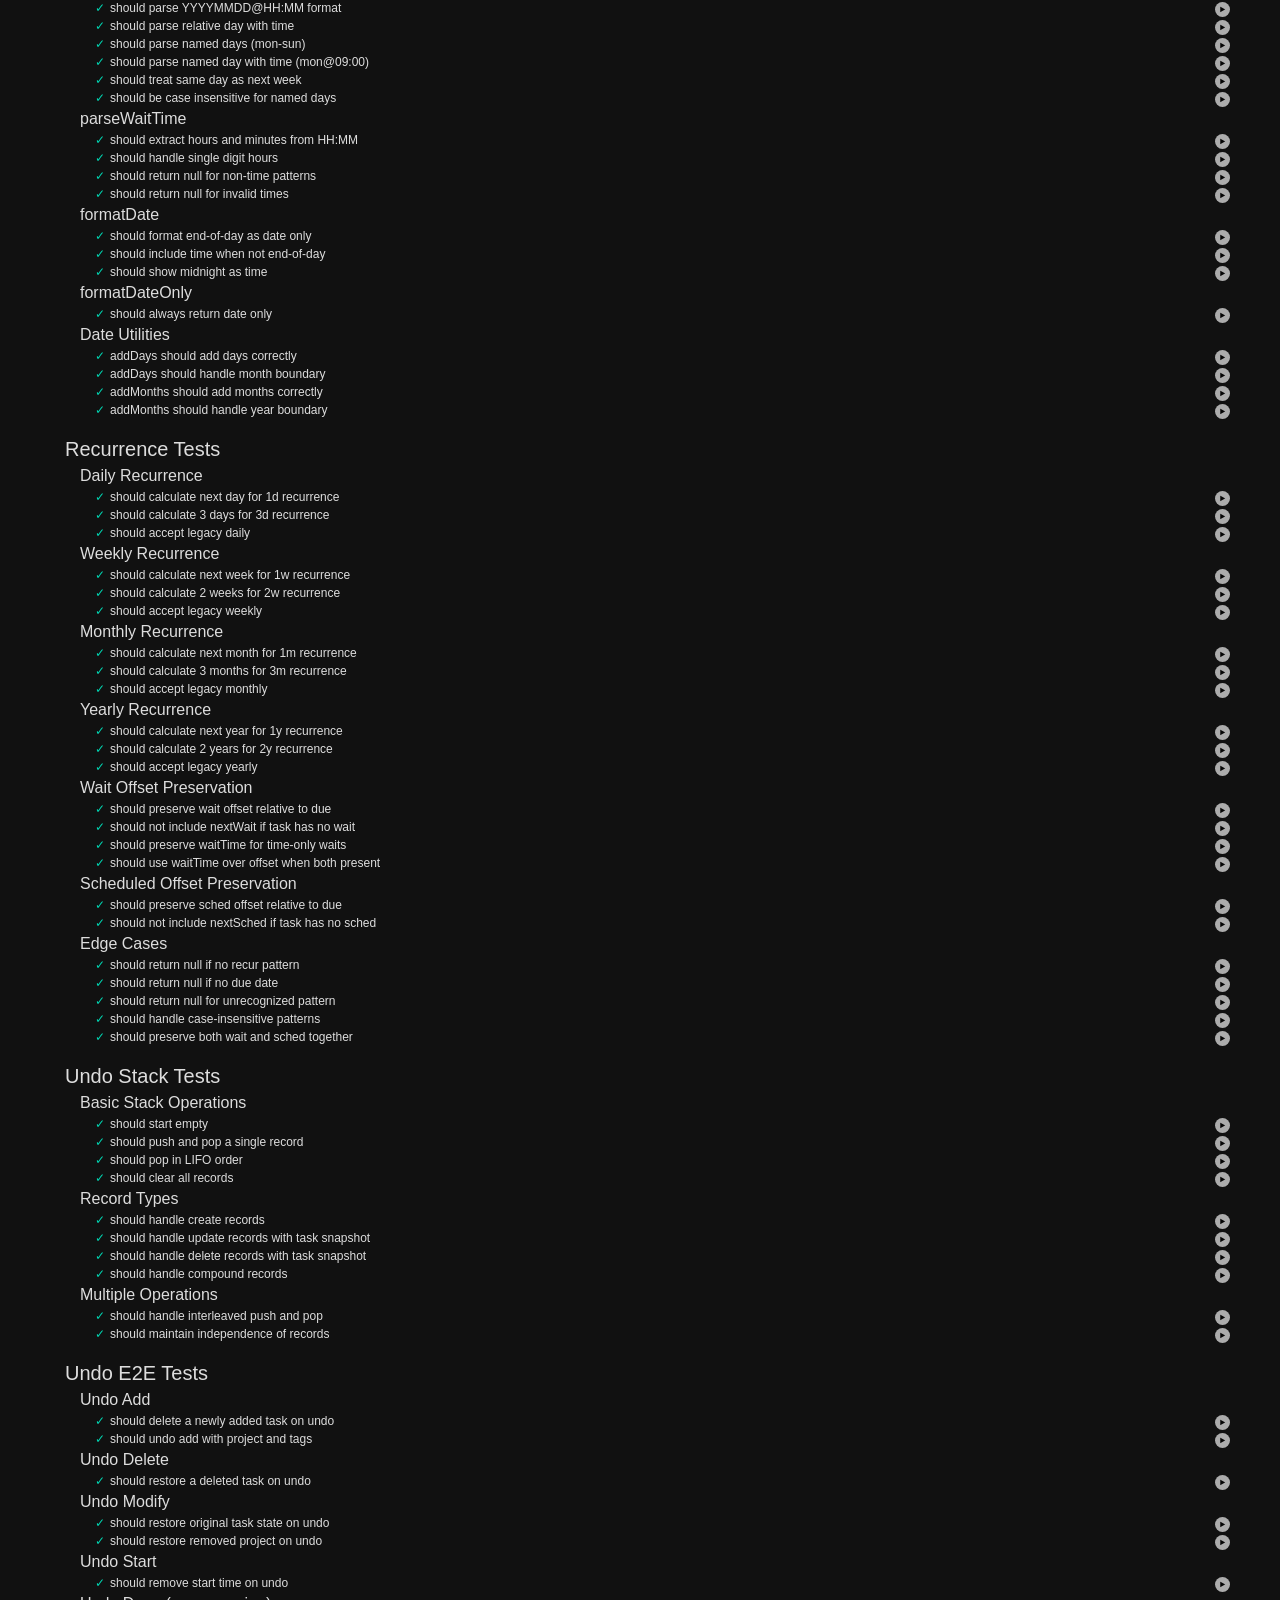
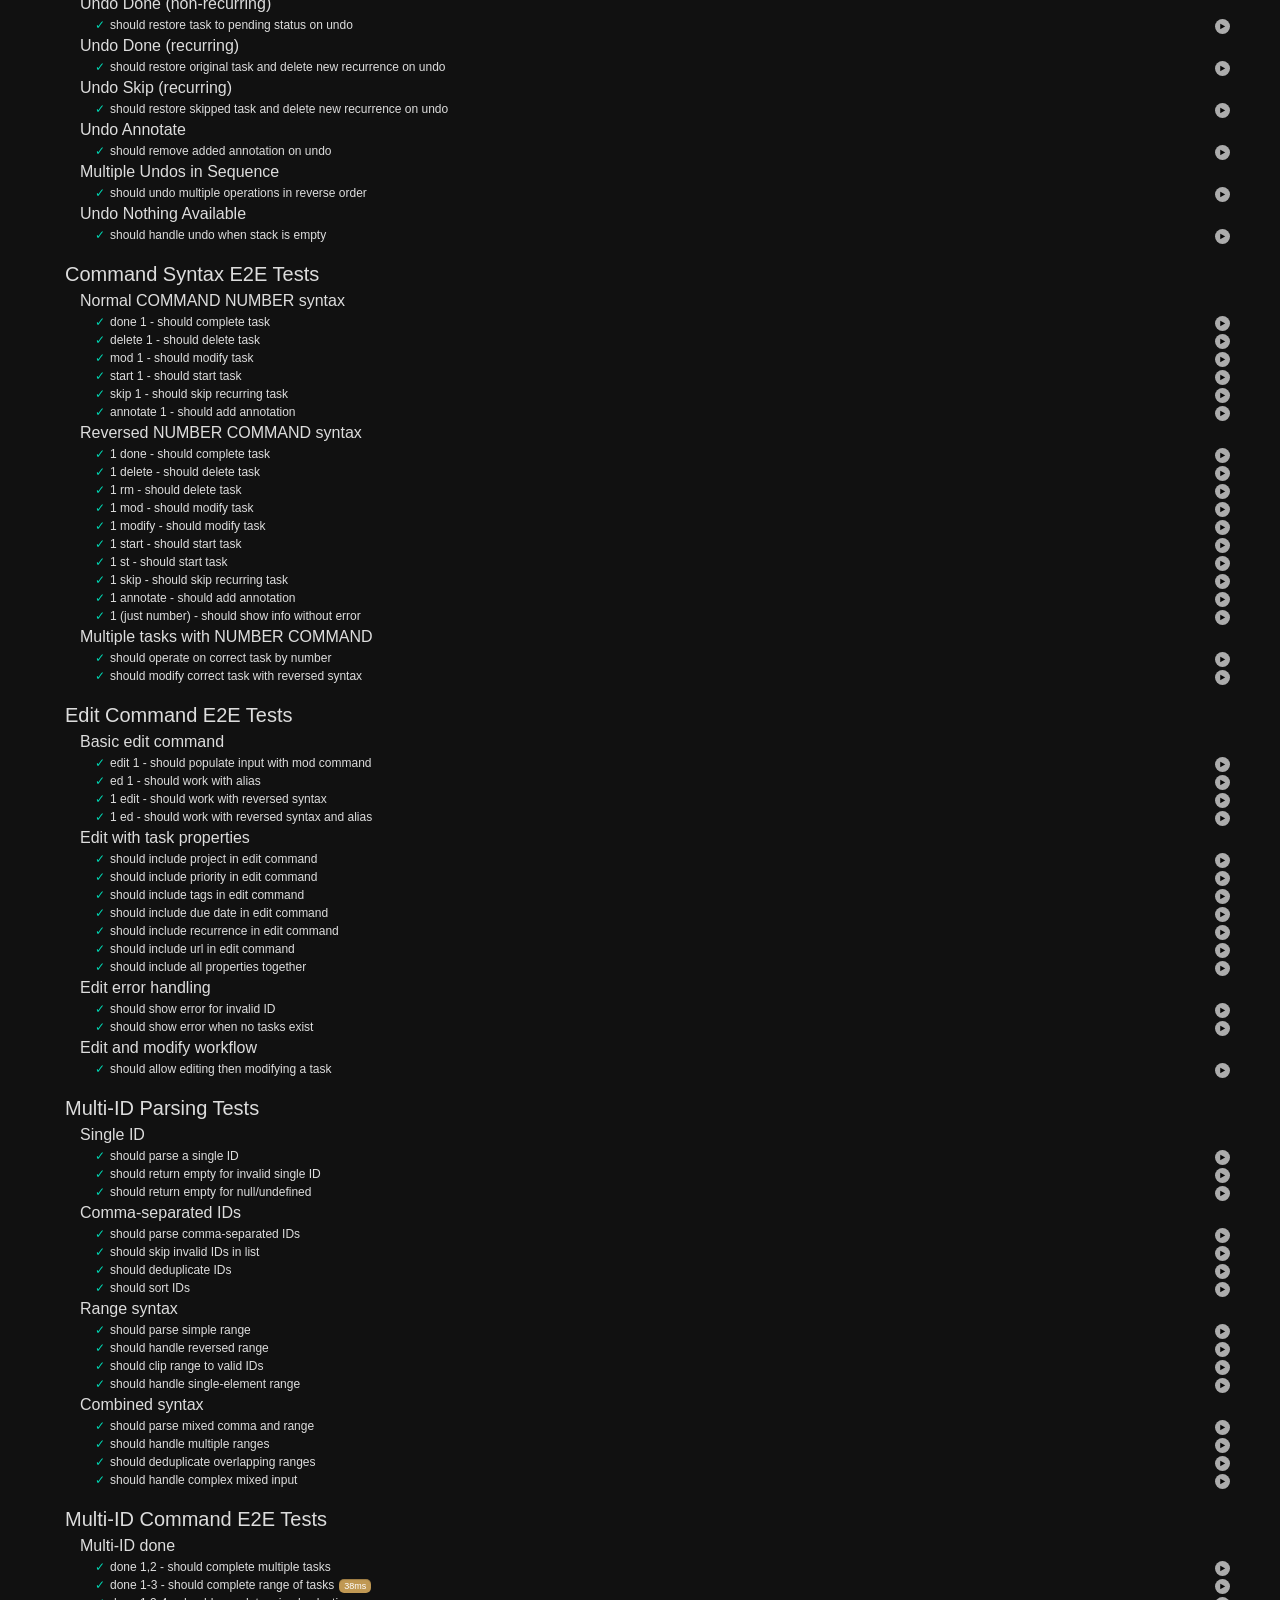
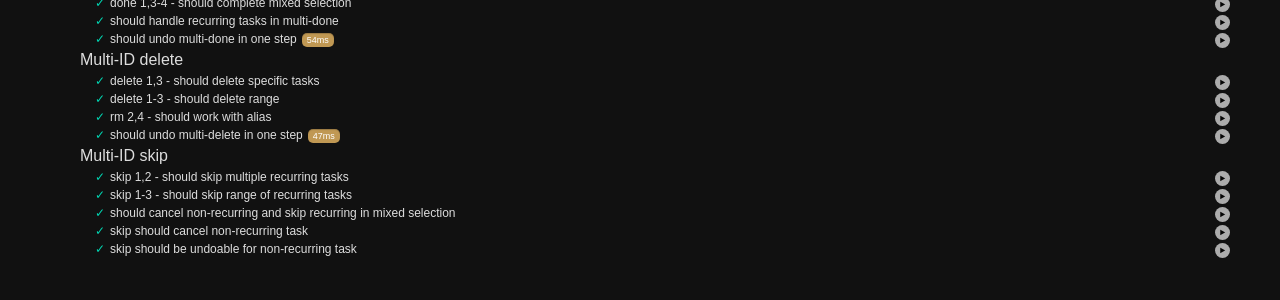
==== commit 68dfc34d: "Add the stop command" ====
--- a/tests/index.html
+++ b/tests/index.html
@@ -29,6 +29,7 @@
     <!-- Tests -->
     <script type="module" src="test_tasca.js"></script>
     <script type="module" src="test_track.js"></script>
+    <script type="module" src="test_stop.js"></script>
     <script type="module" src="test_undone.js"></script>
     <script type="module" src="test_today_checklist.js"></script>
     <script type="module" src="test_ref.js"></script>
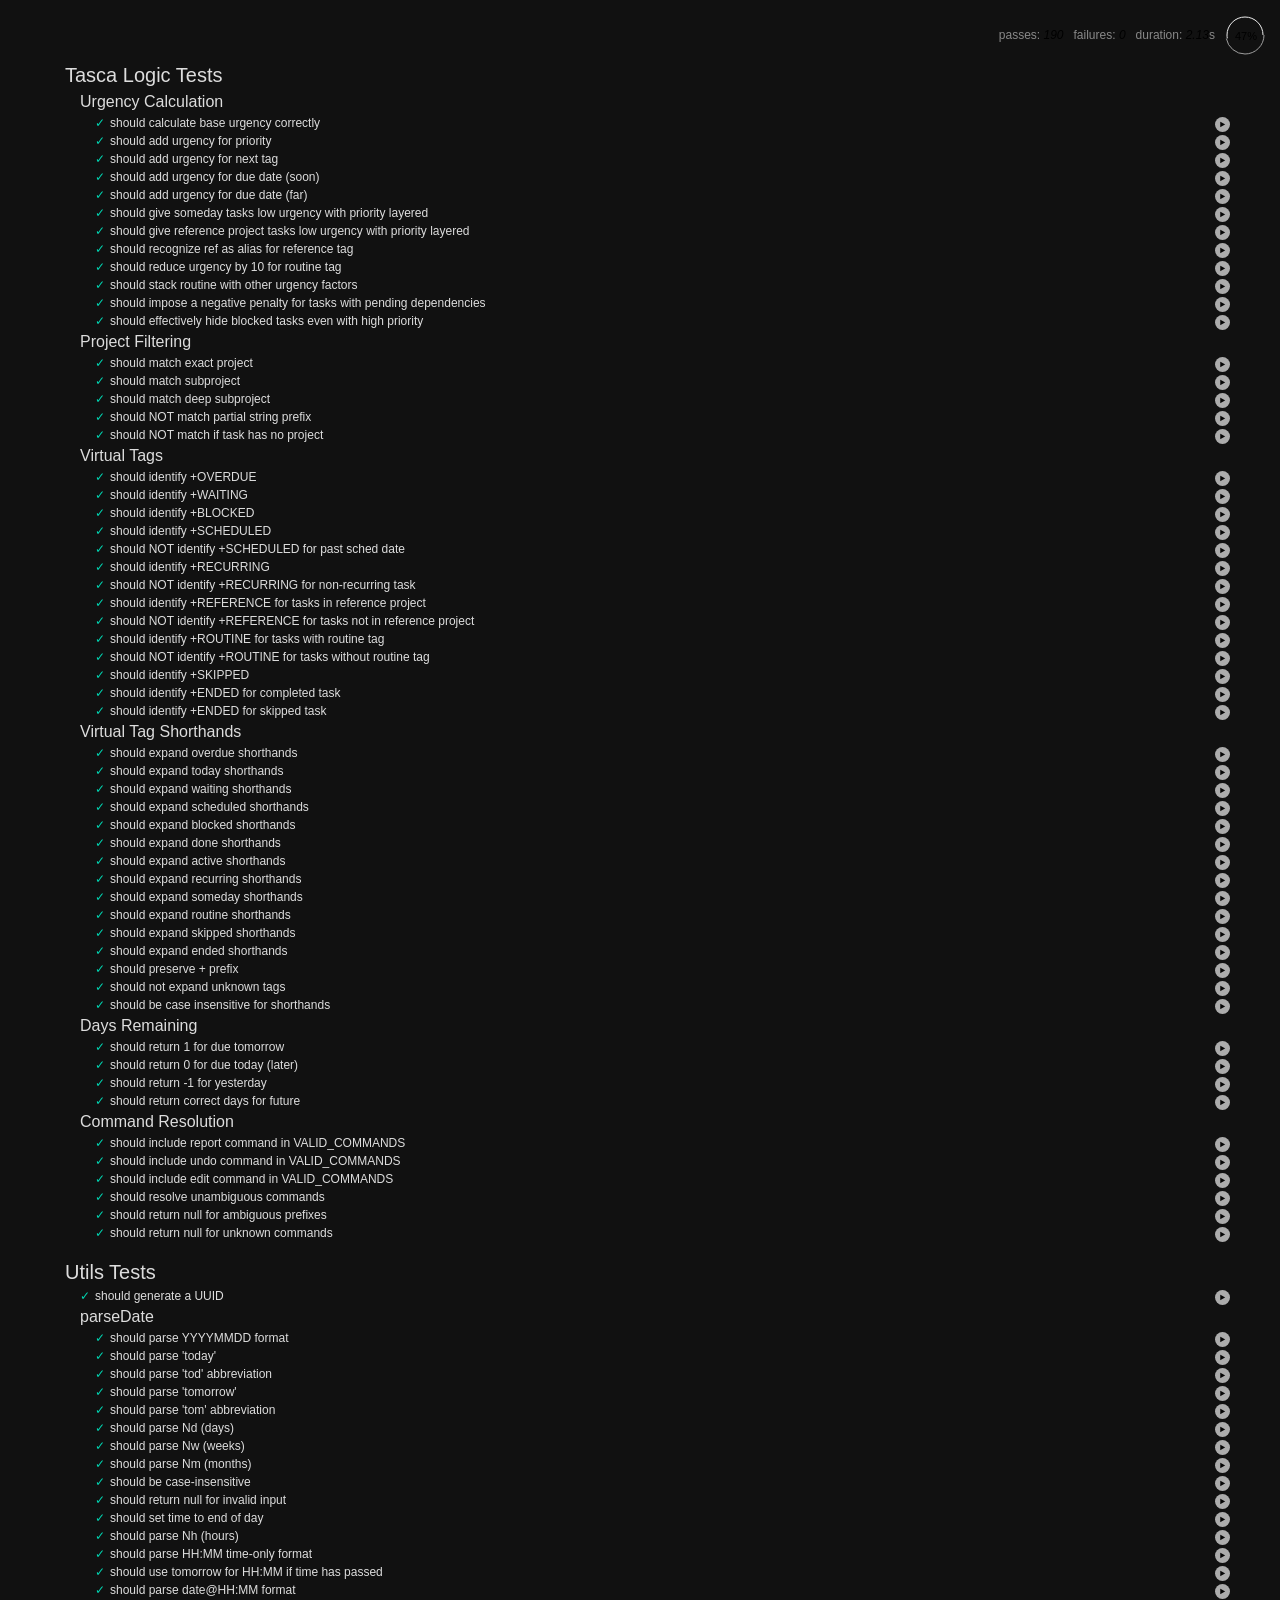
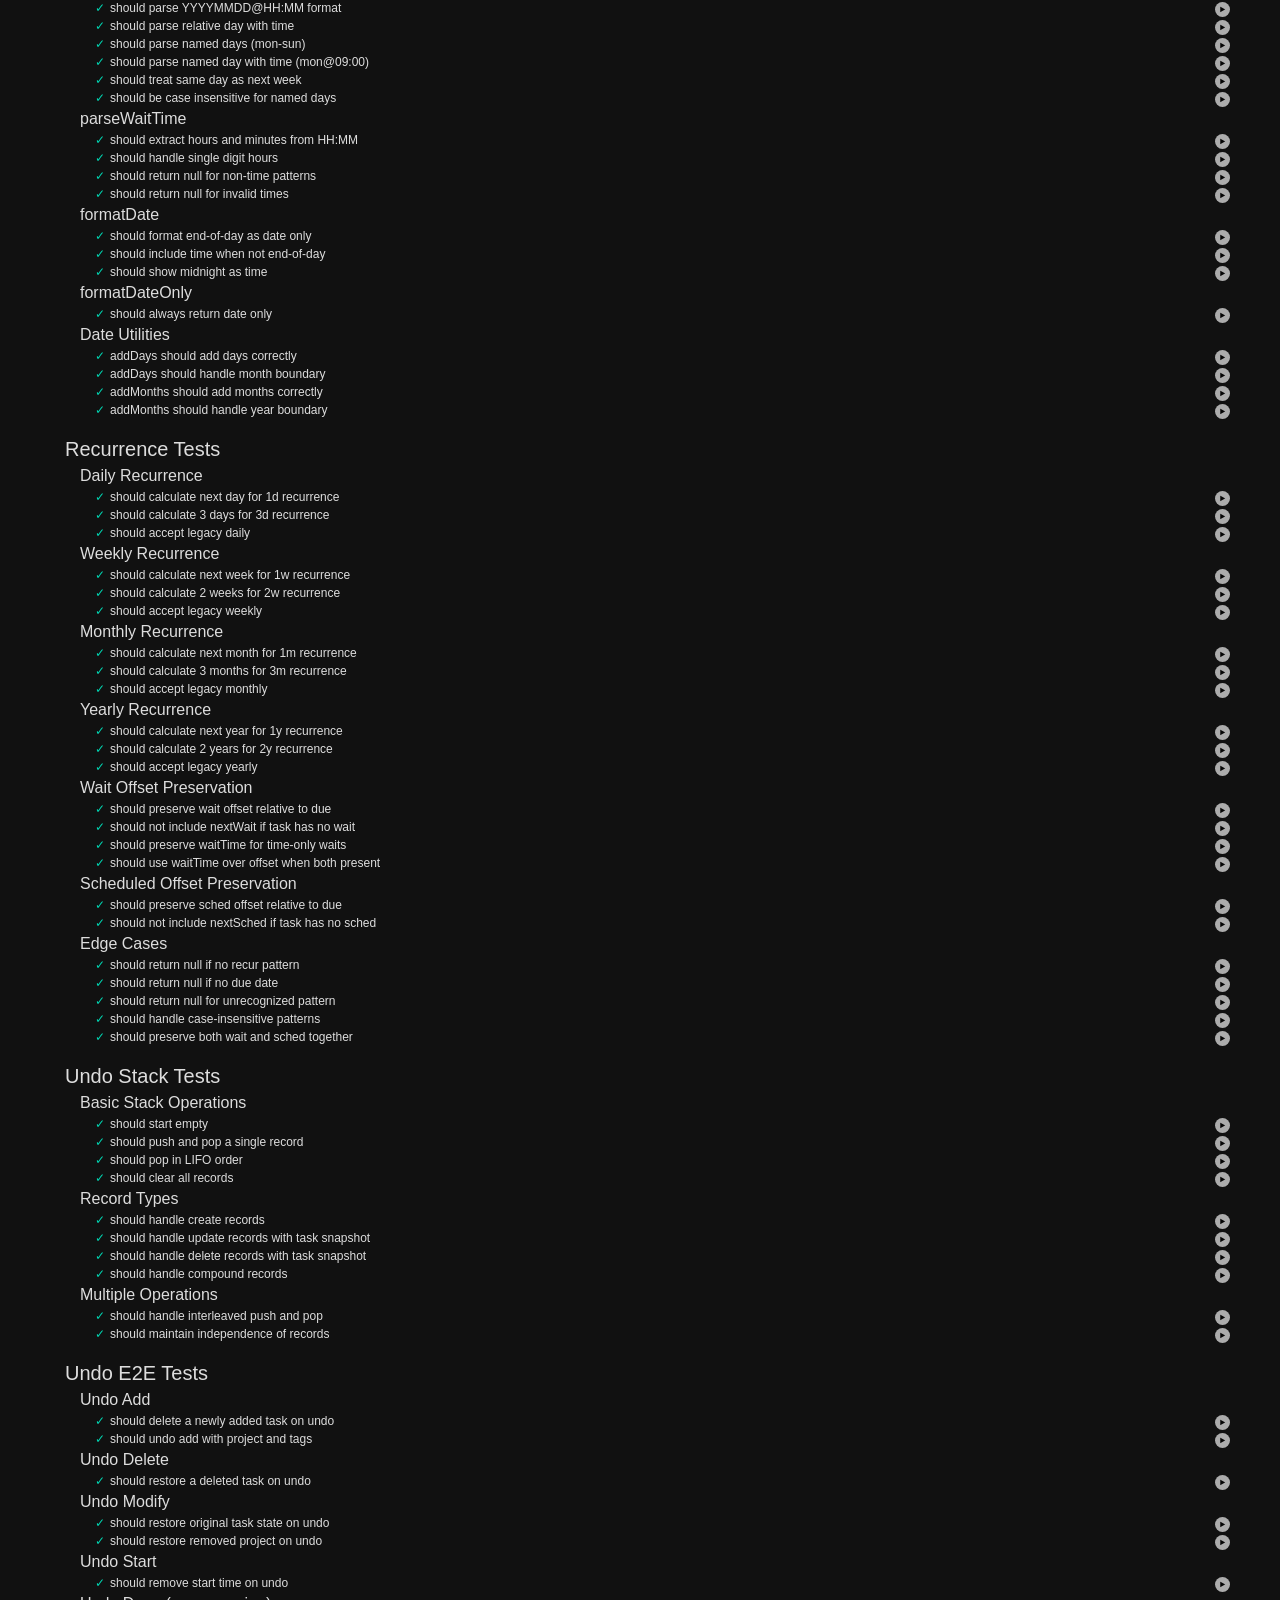
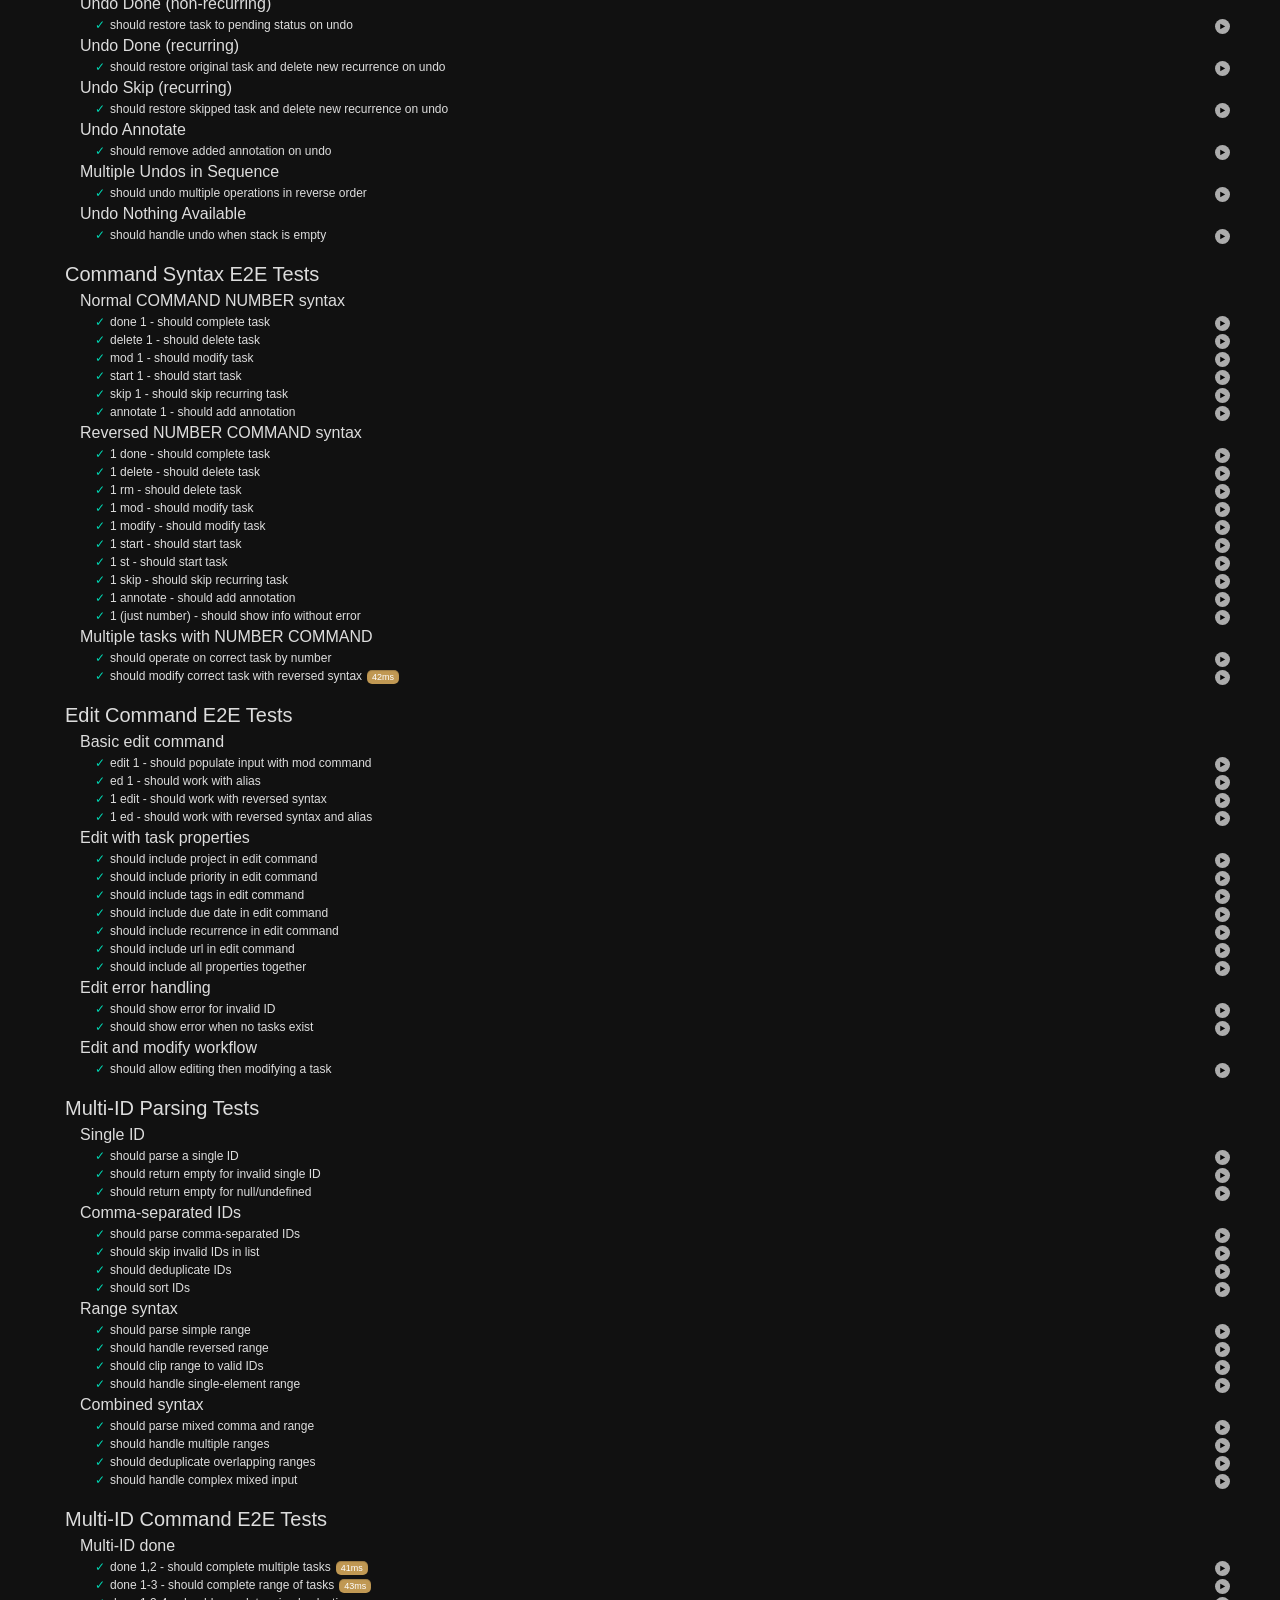
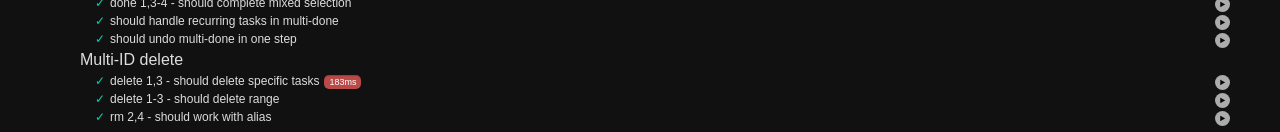
==== commit 17c0965b: "Streams" ====
--- a/tests/index.html
+++ b/tests/index.html
@@ -33,5 +33,6 @@
     <script type="module" src="test_undone.js"></script>
     <script type="module" src="test_today_checklist.js"></script>
     <script type="module" src="test_ref.js"></script>
+    <script type="module" src="test_streams.js"></script>
   </body>
 </html>
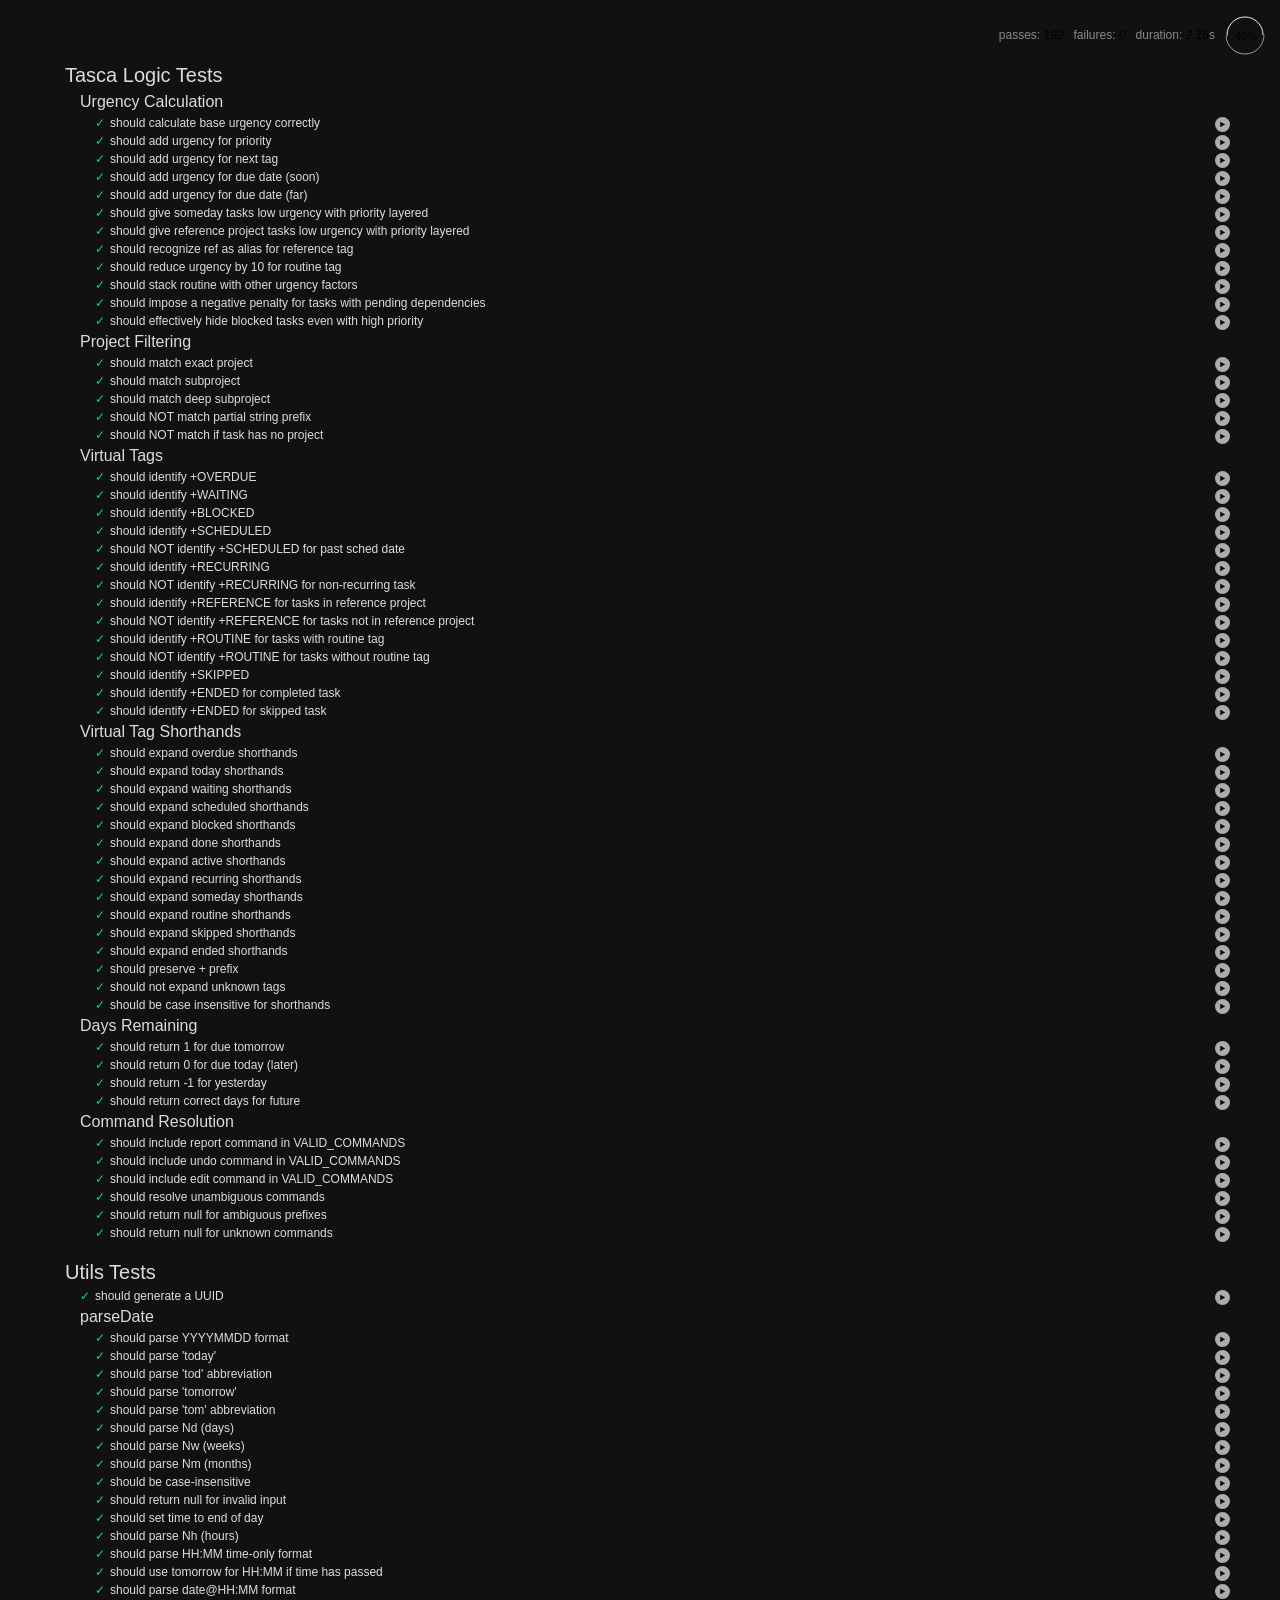
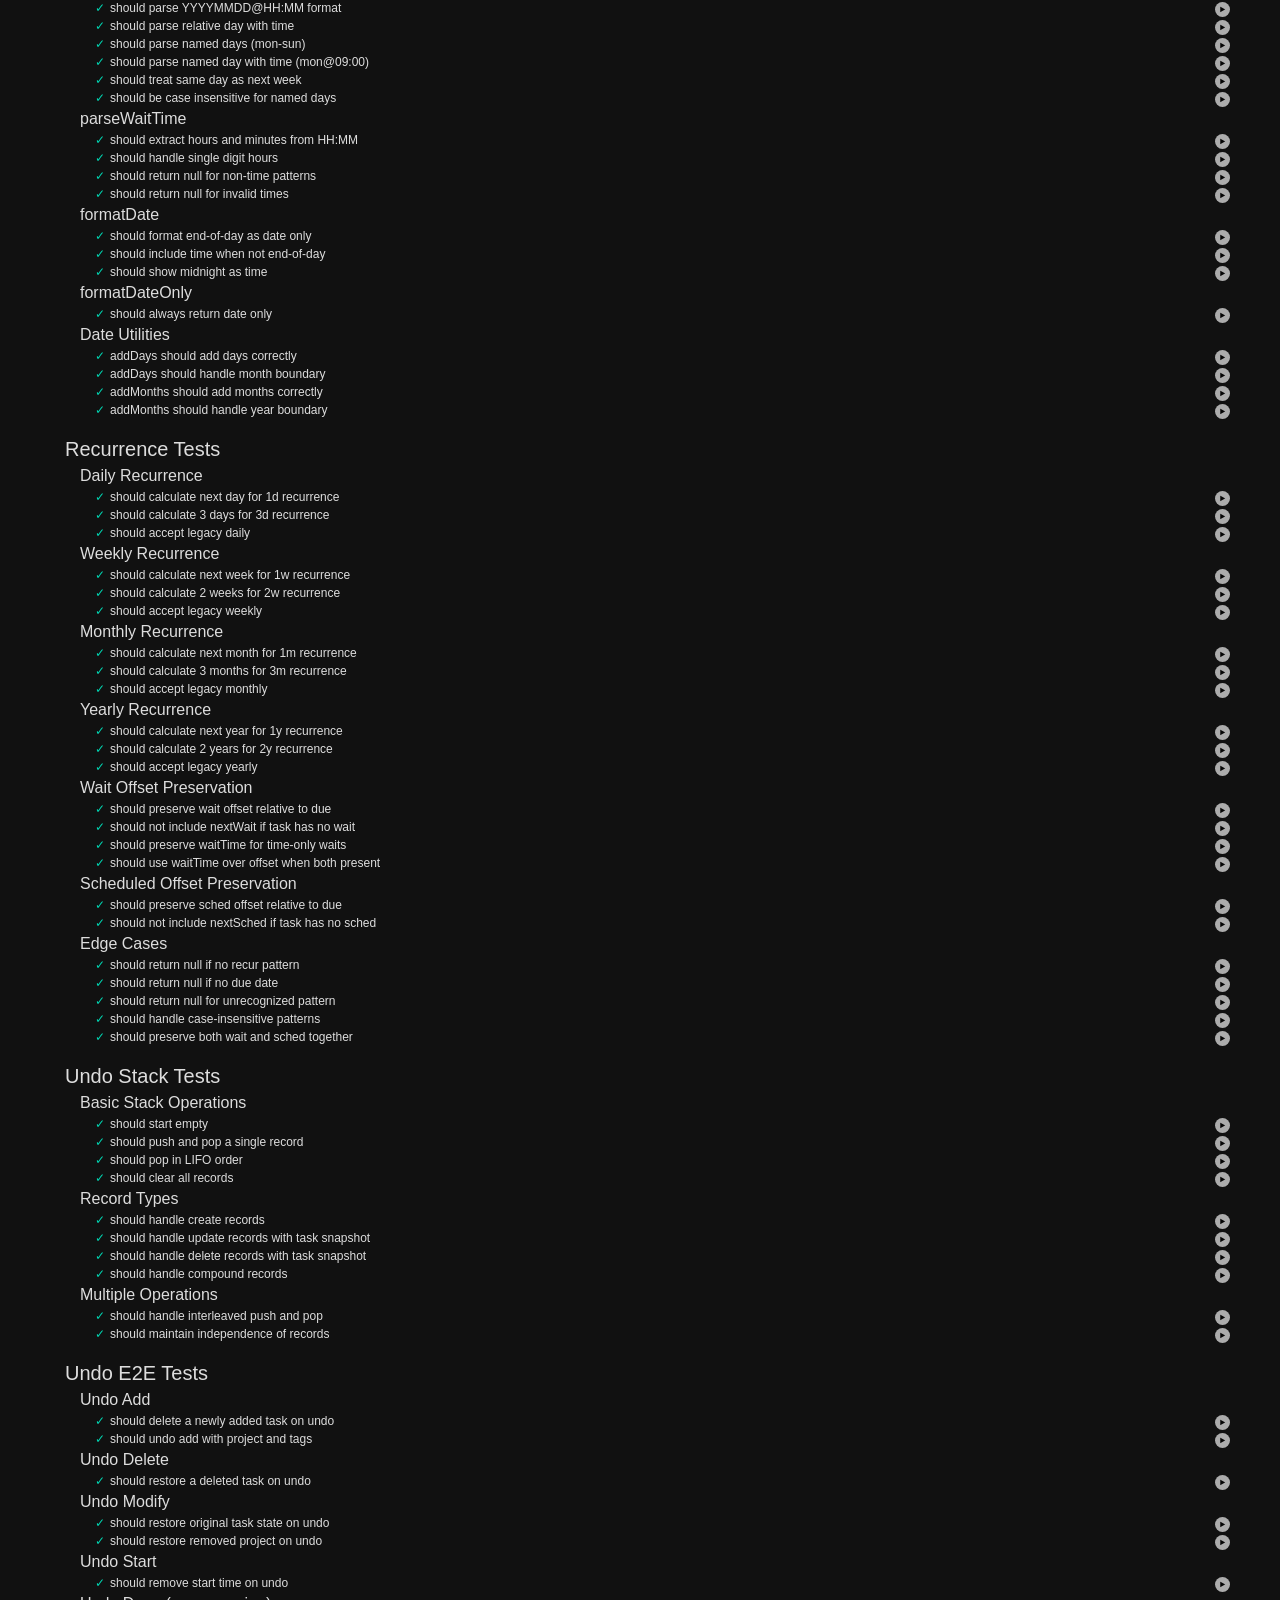
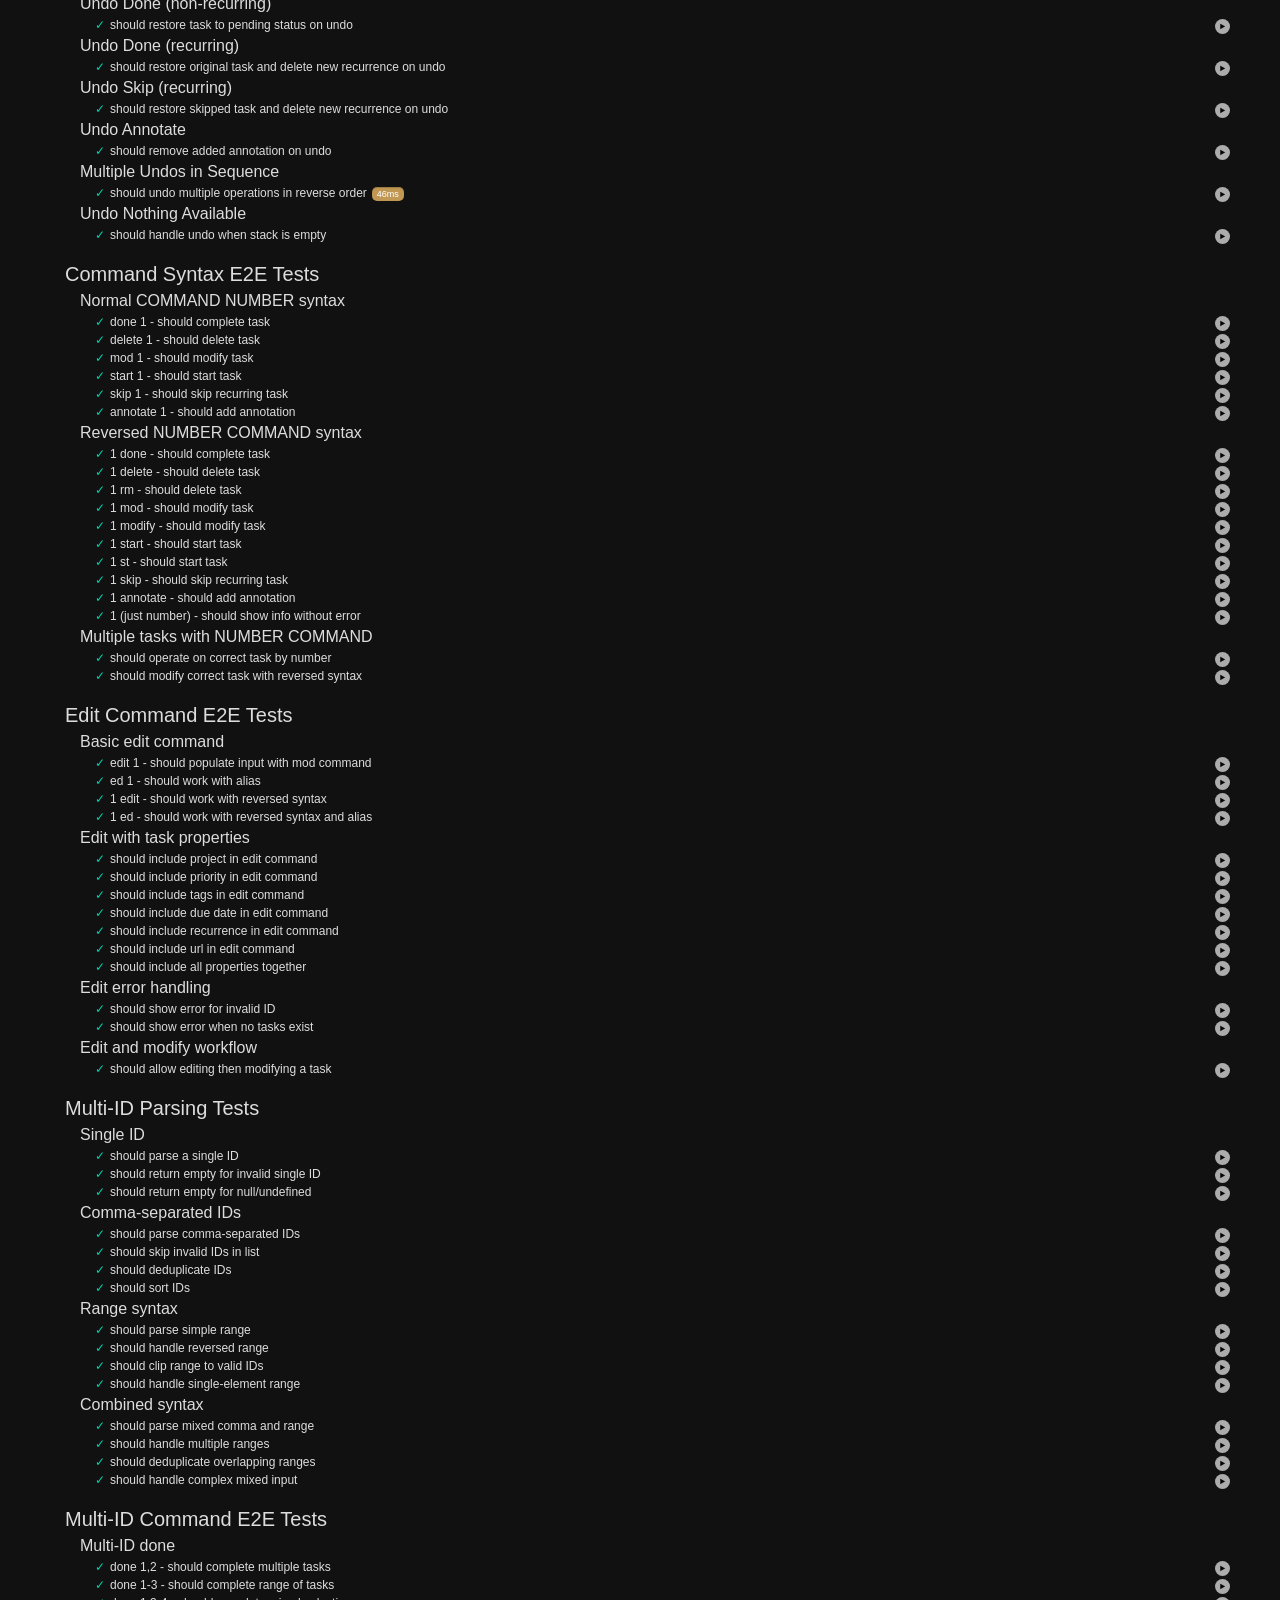
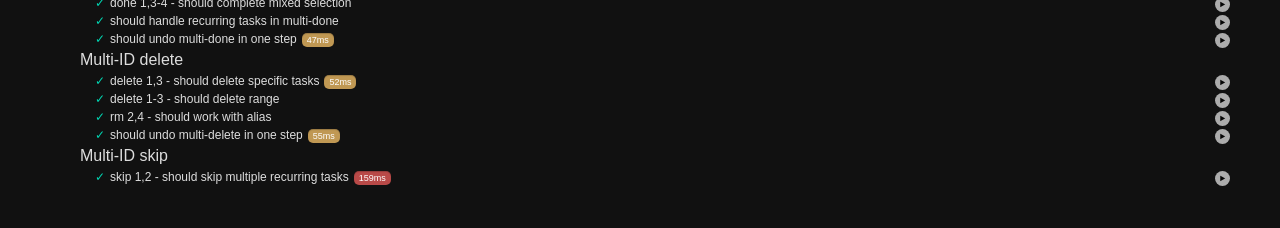
==== commit 0d4488b3: "Wide view, highlight" ====
--- a/tests/index.html
+++ b/tests/index.html
@@ -33,6 +33,5 @@
     <script type="module" src="test_undone.js"></script>
     <script type="module" src="test_today_checklist.js"></script>
     <script type="module" src="test_ref.js"></script>
-    <script type="module" src="test_streams.js"></script>
   </body>
 </html>
